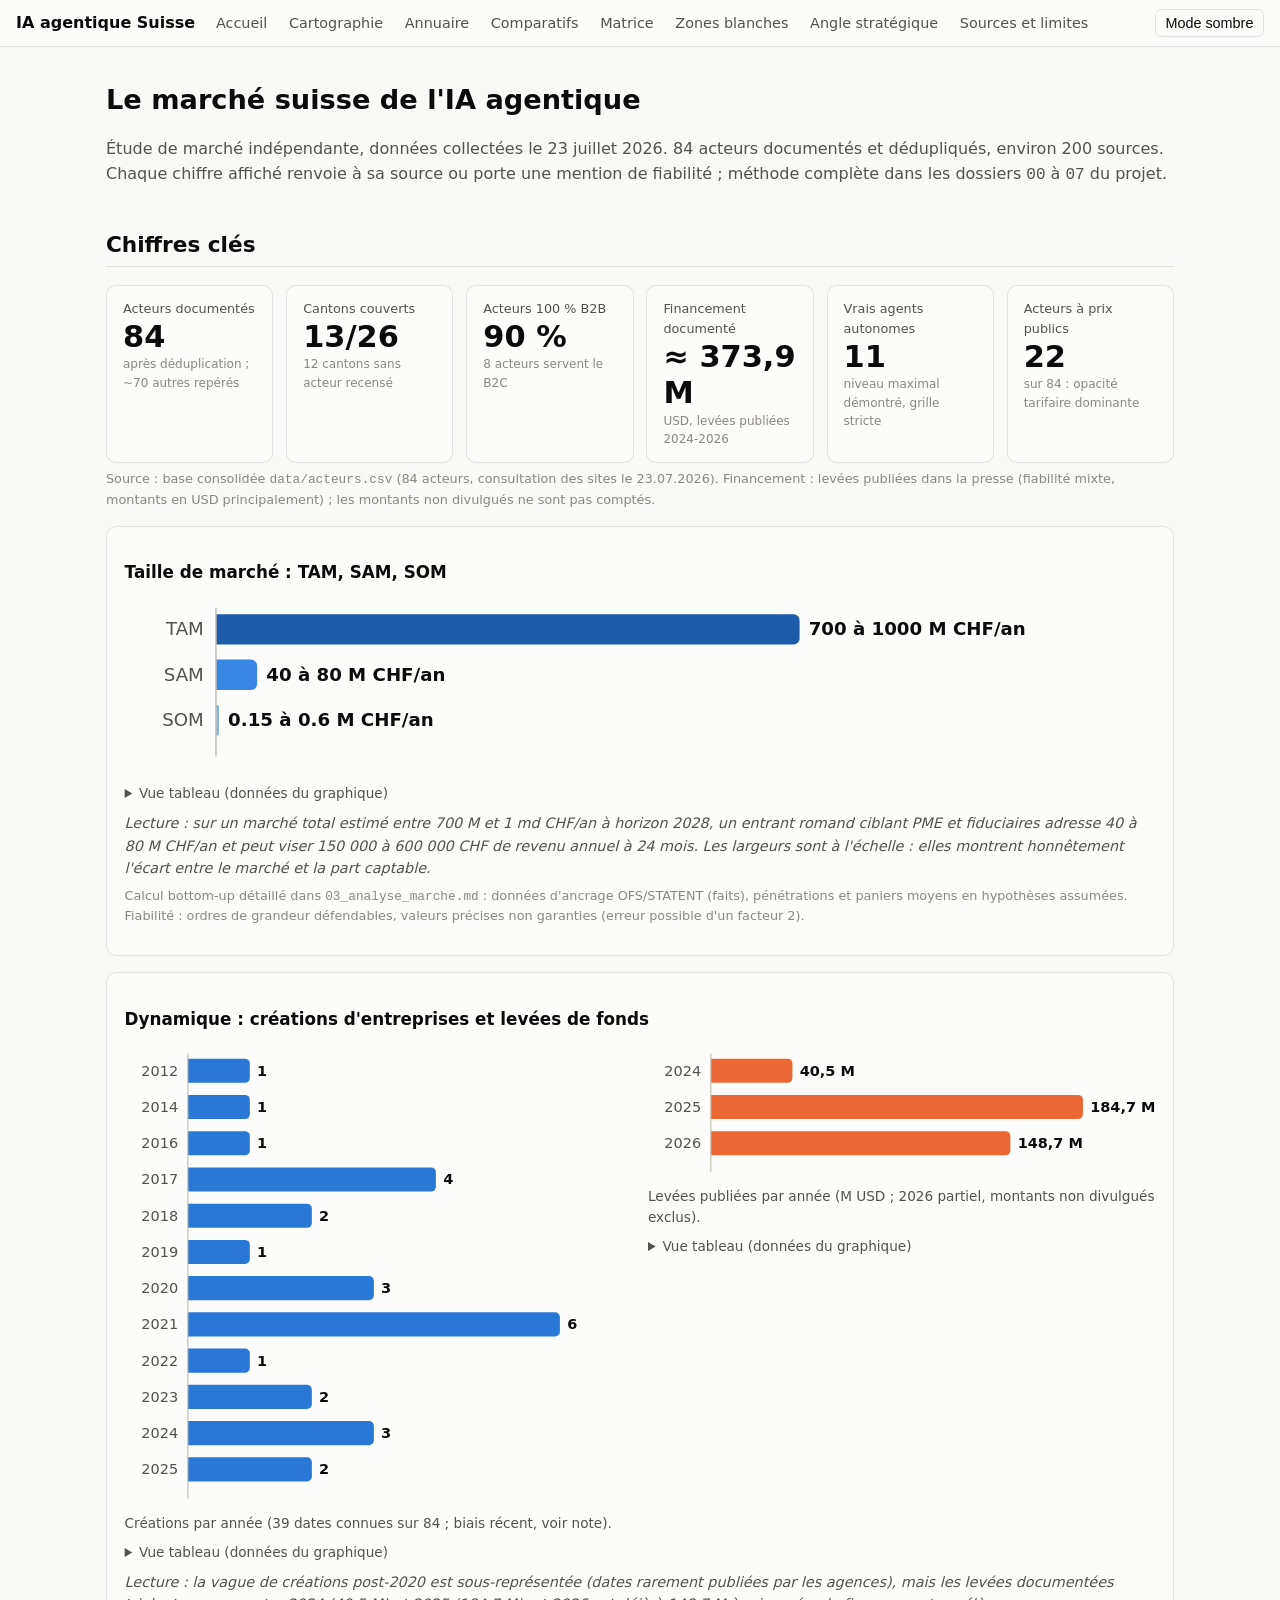
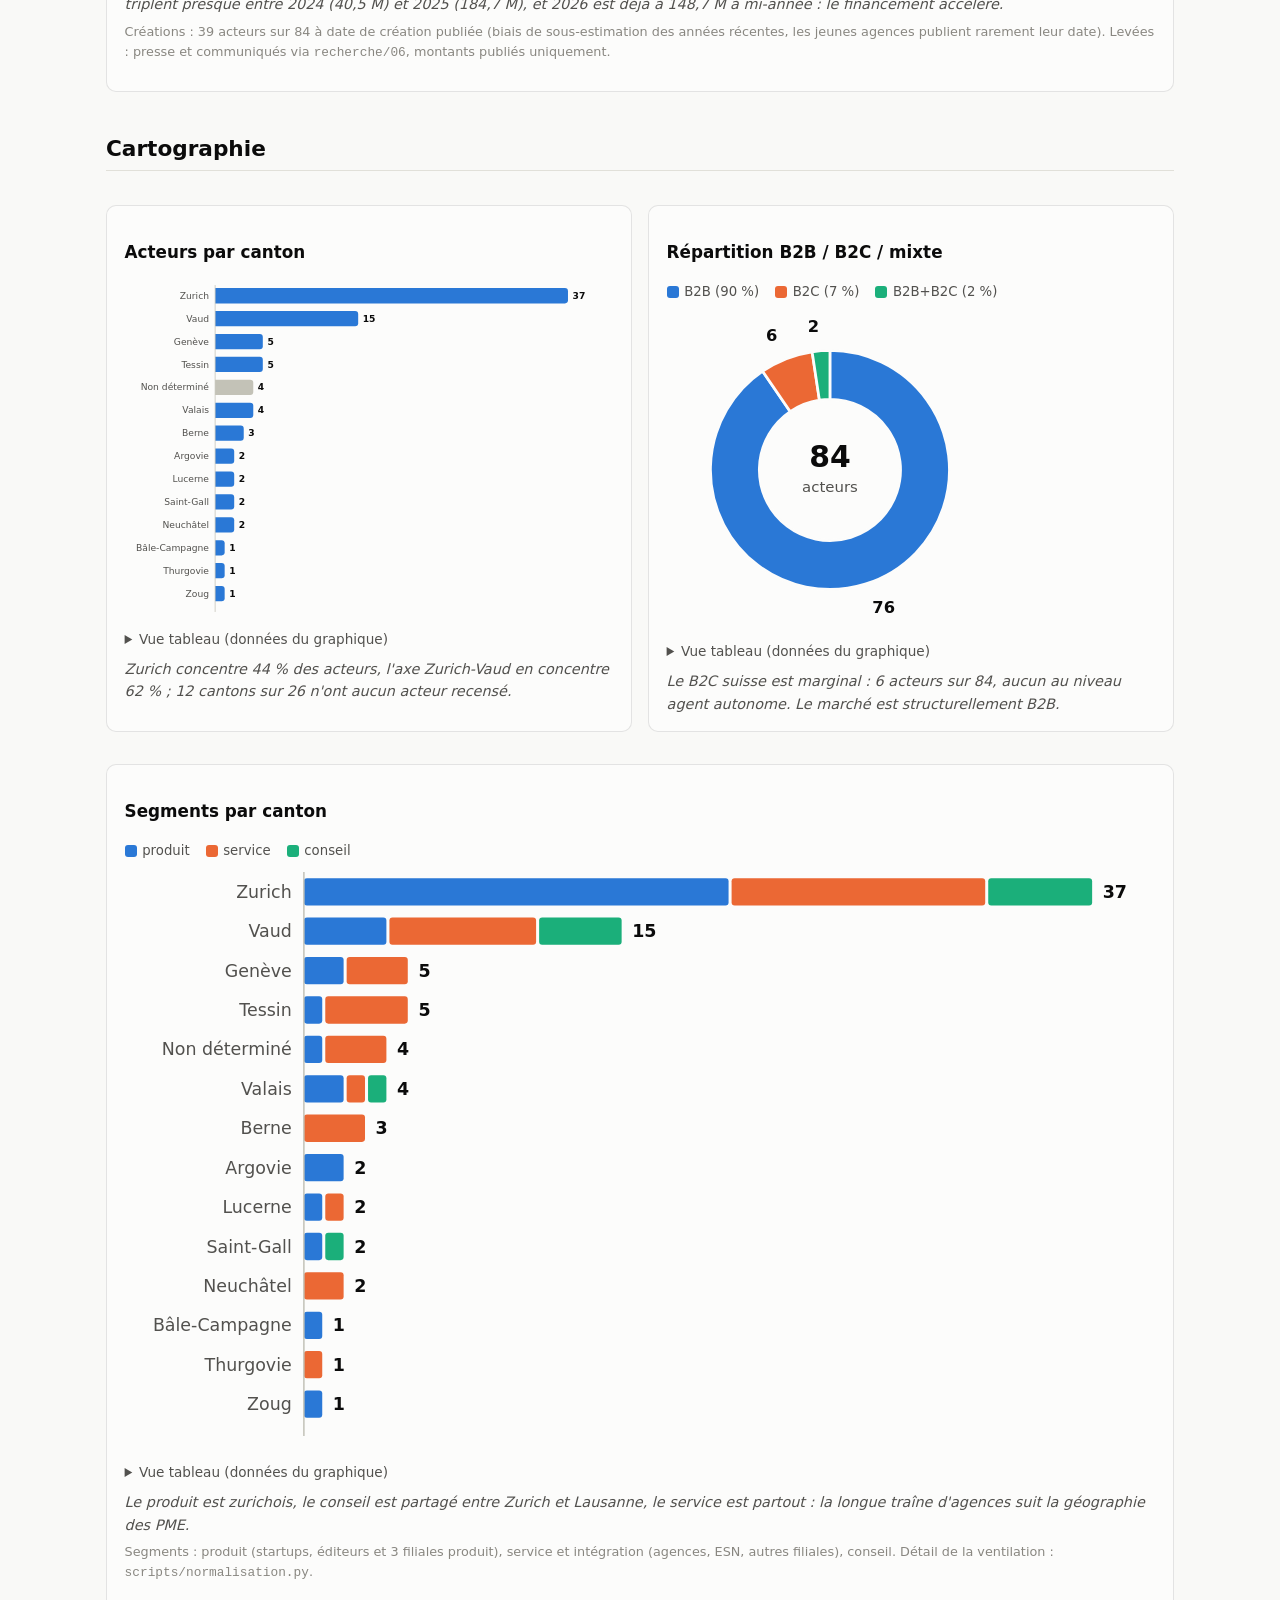
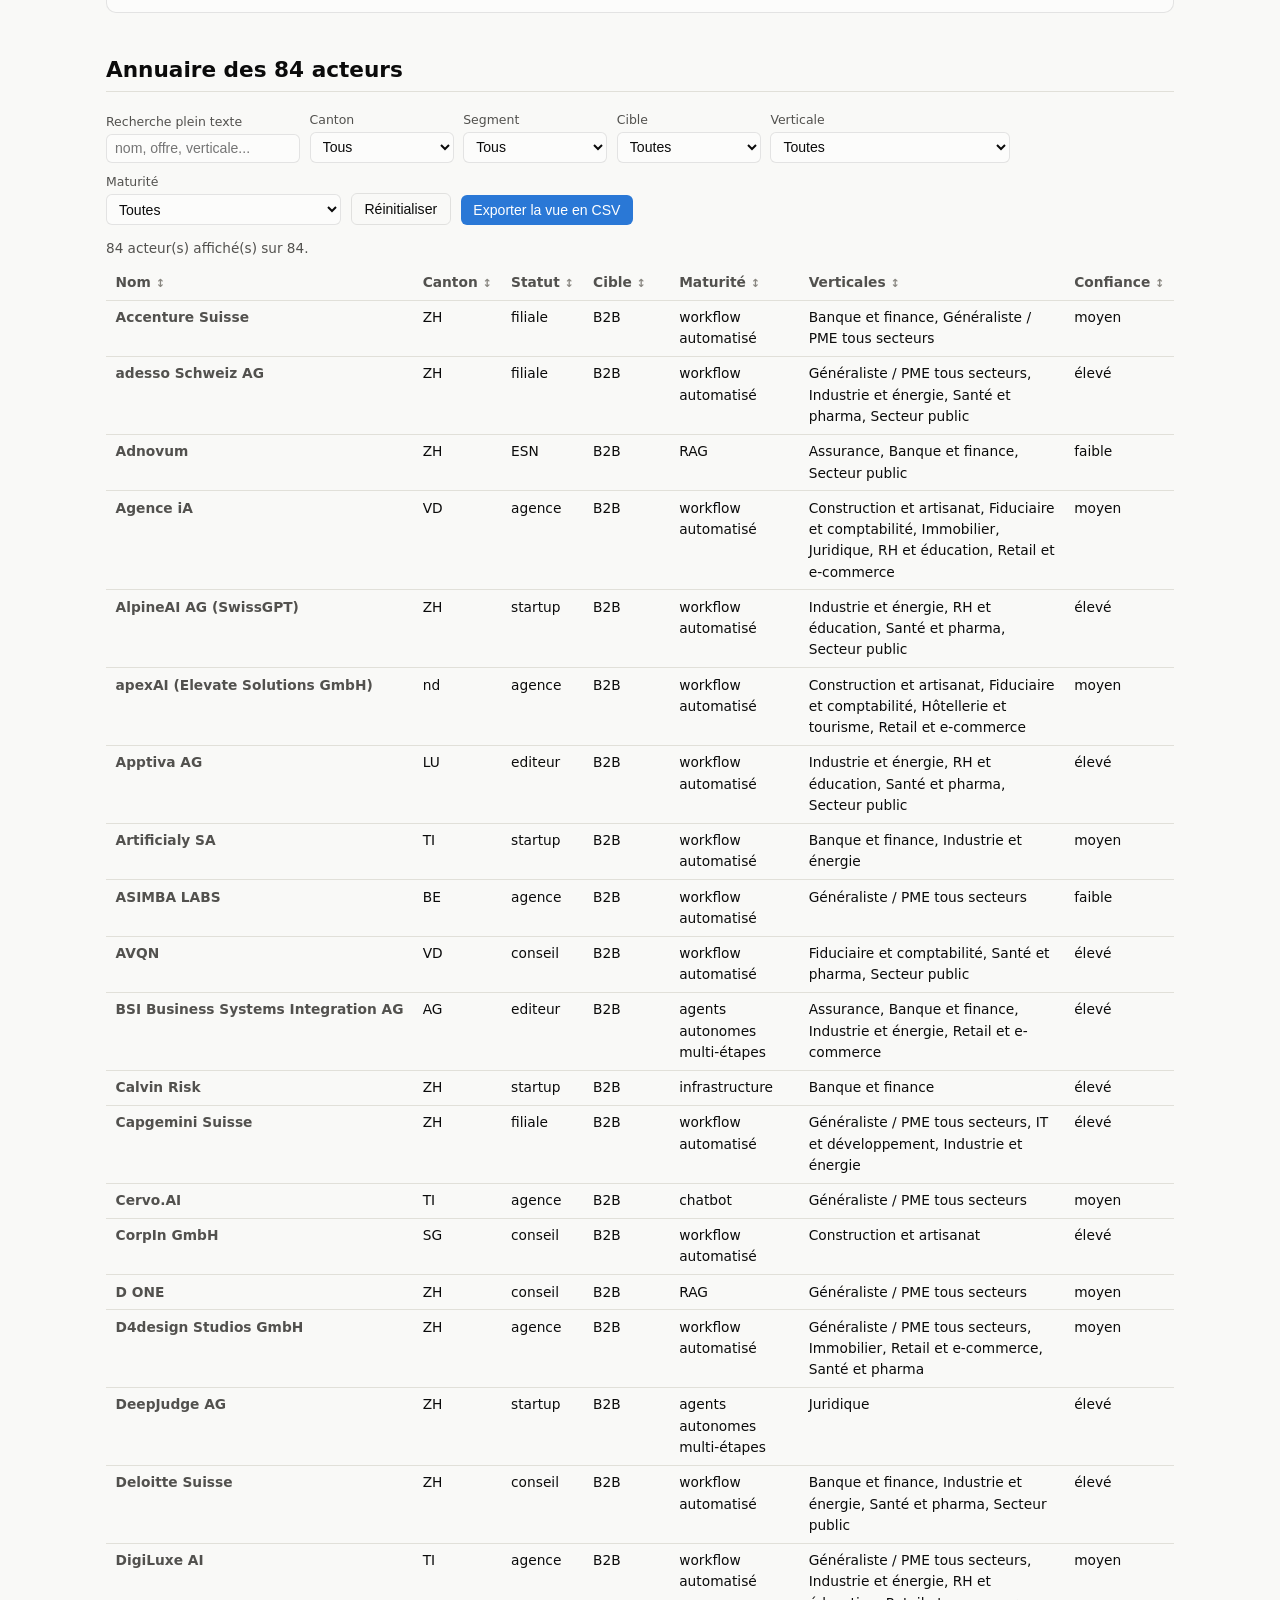
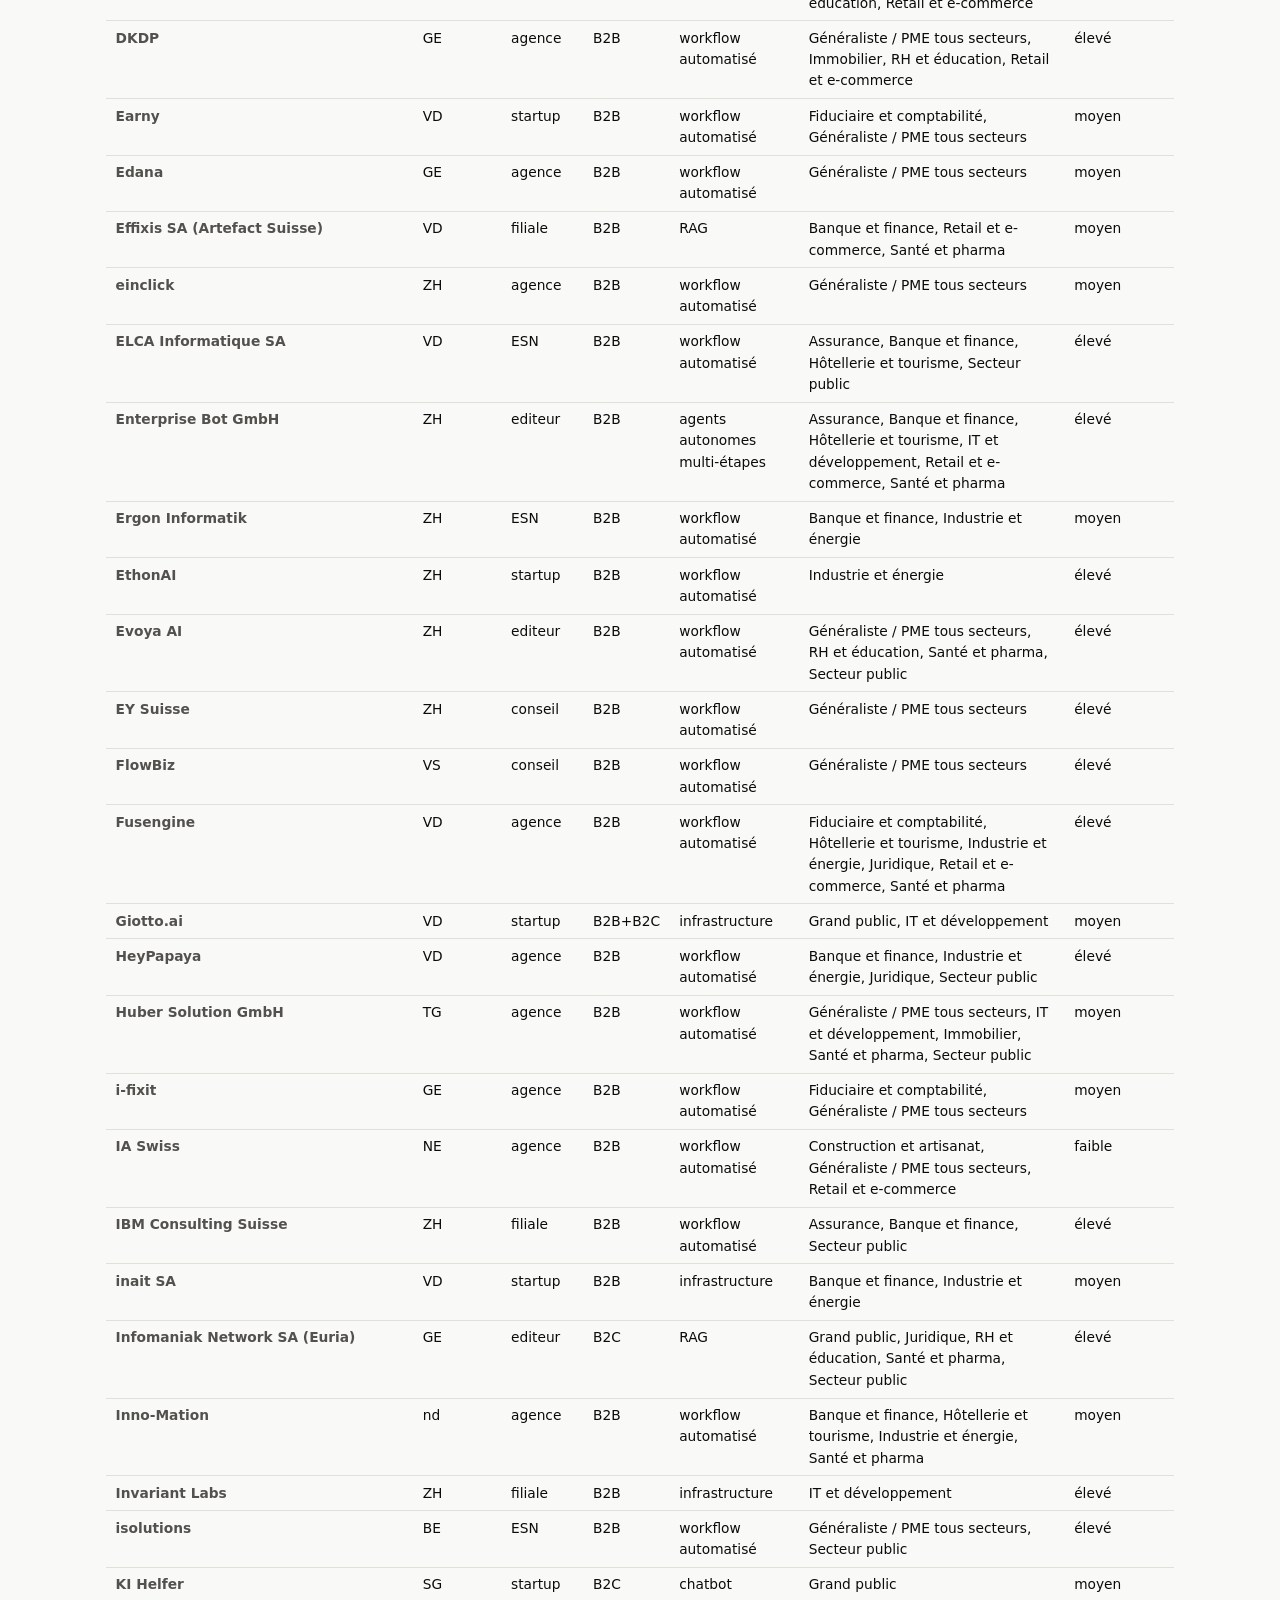
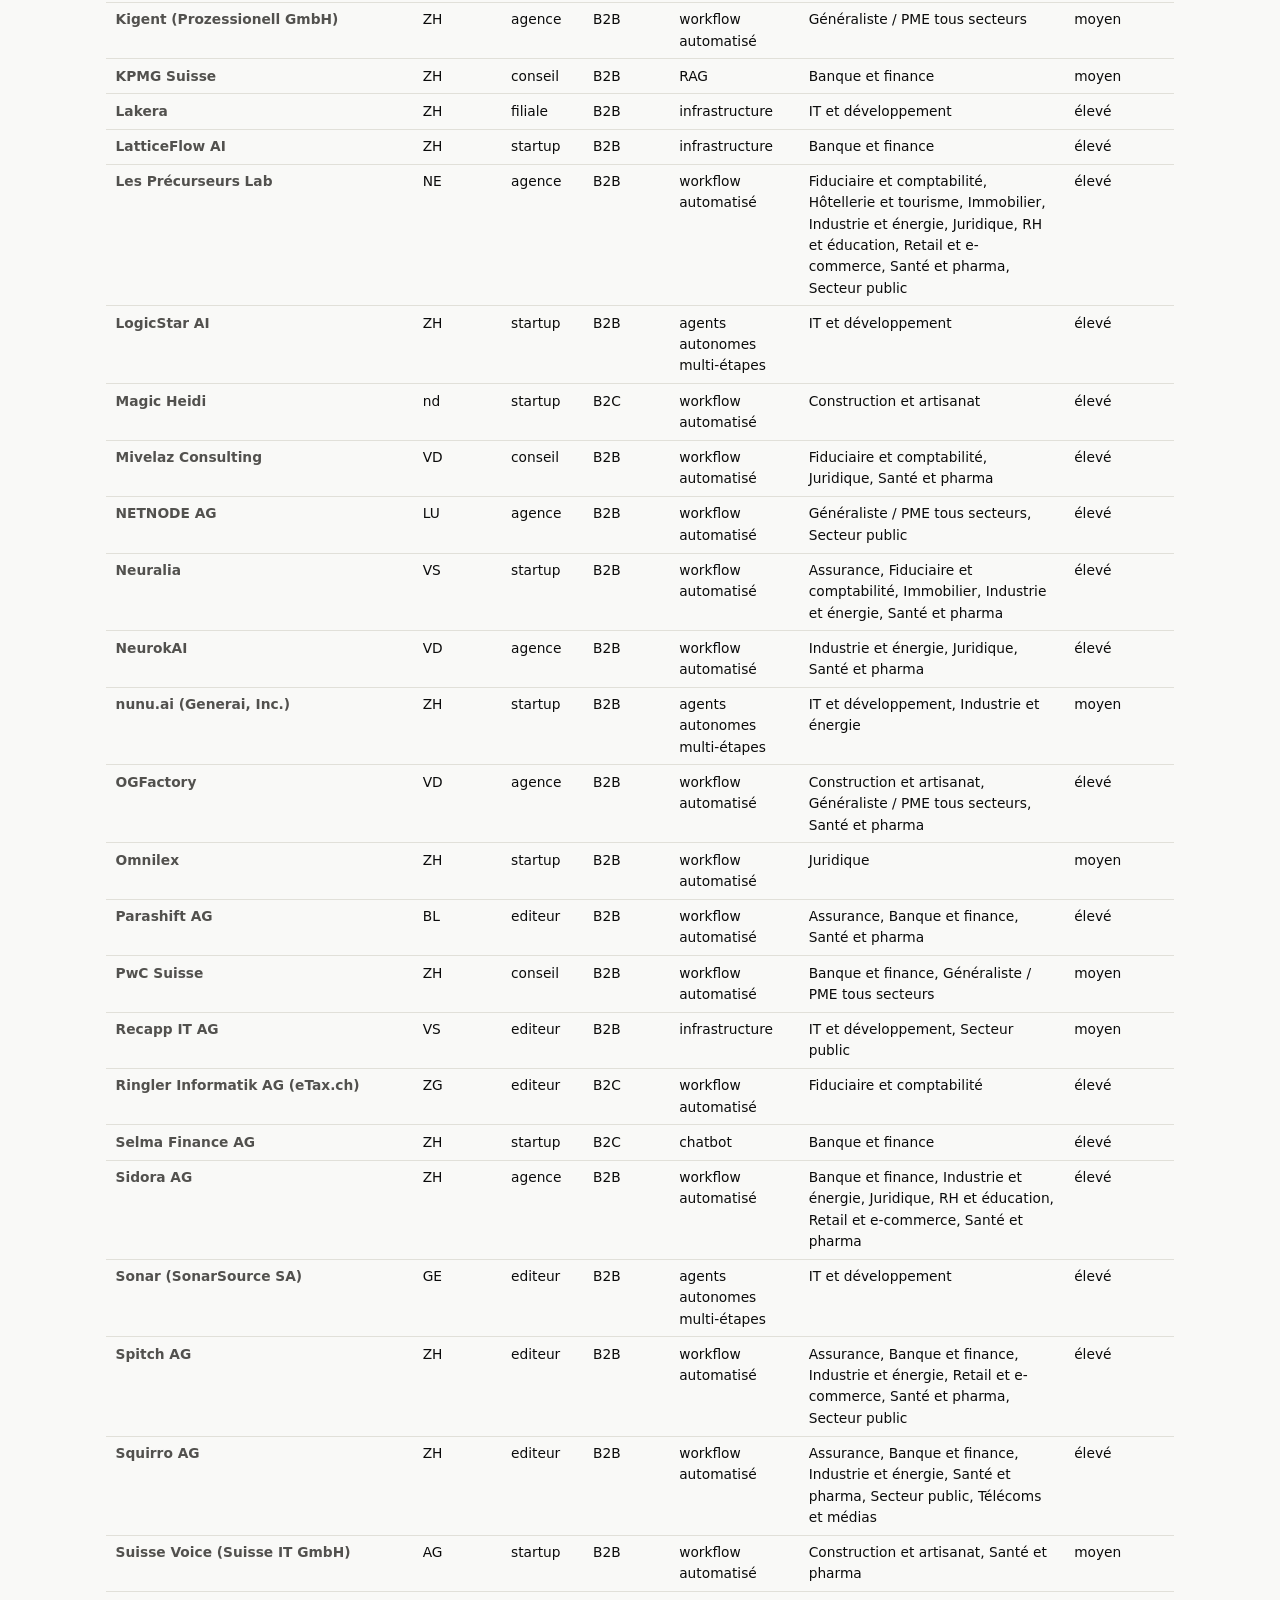
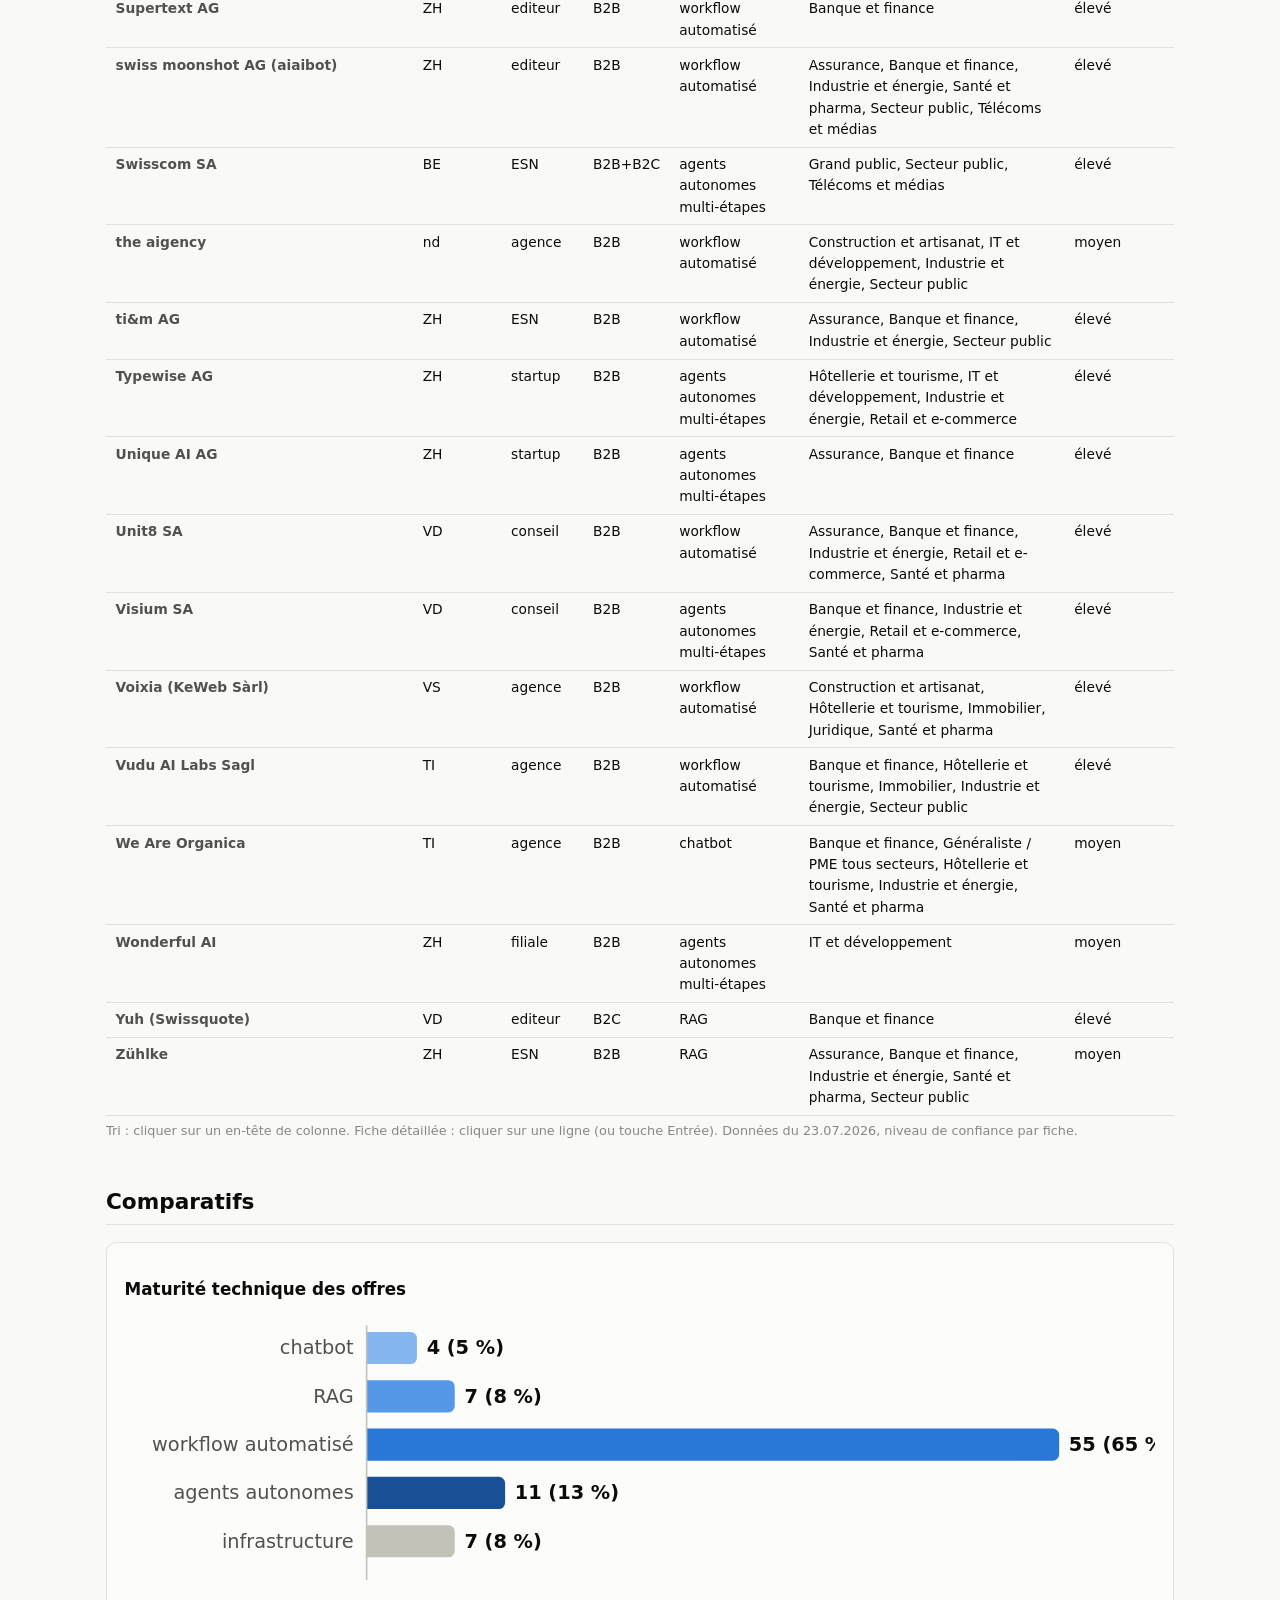
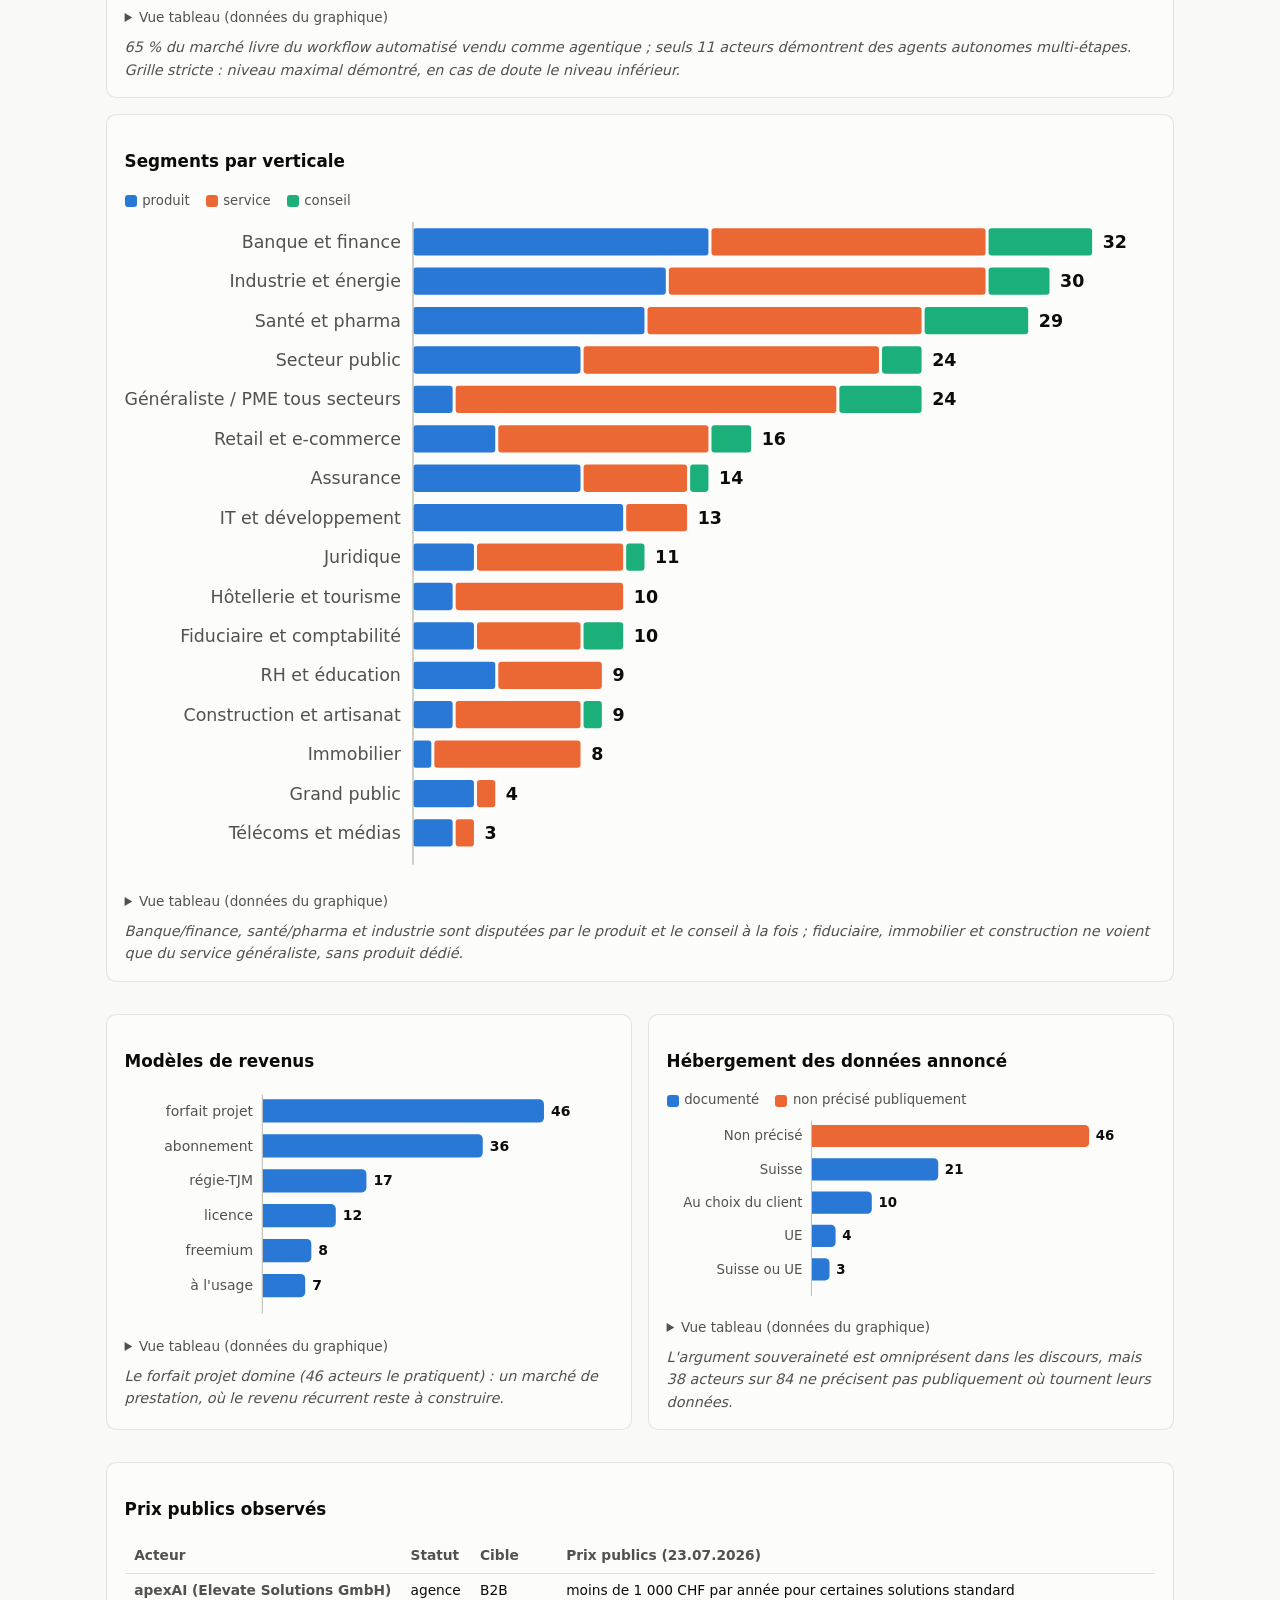
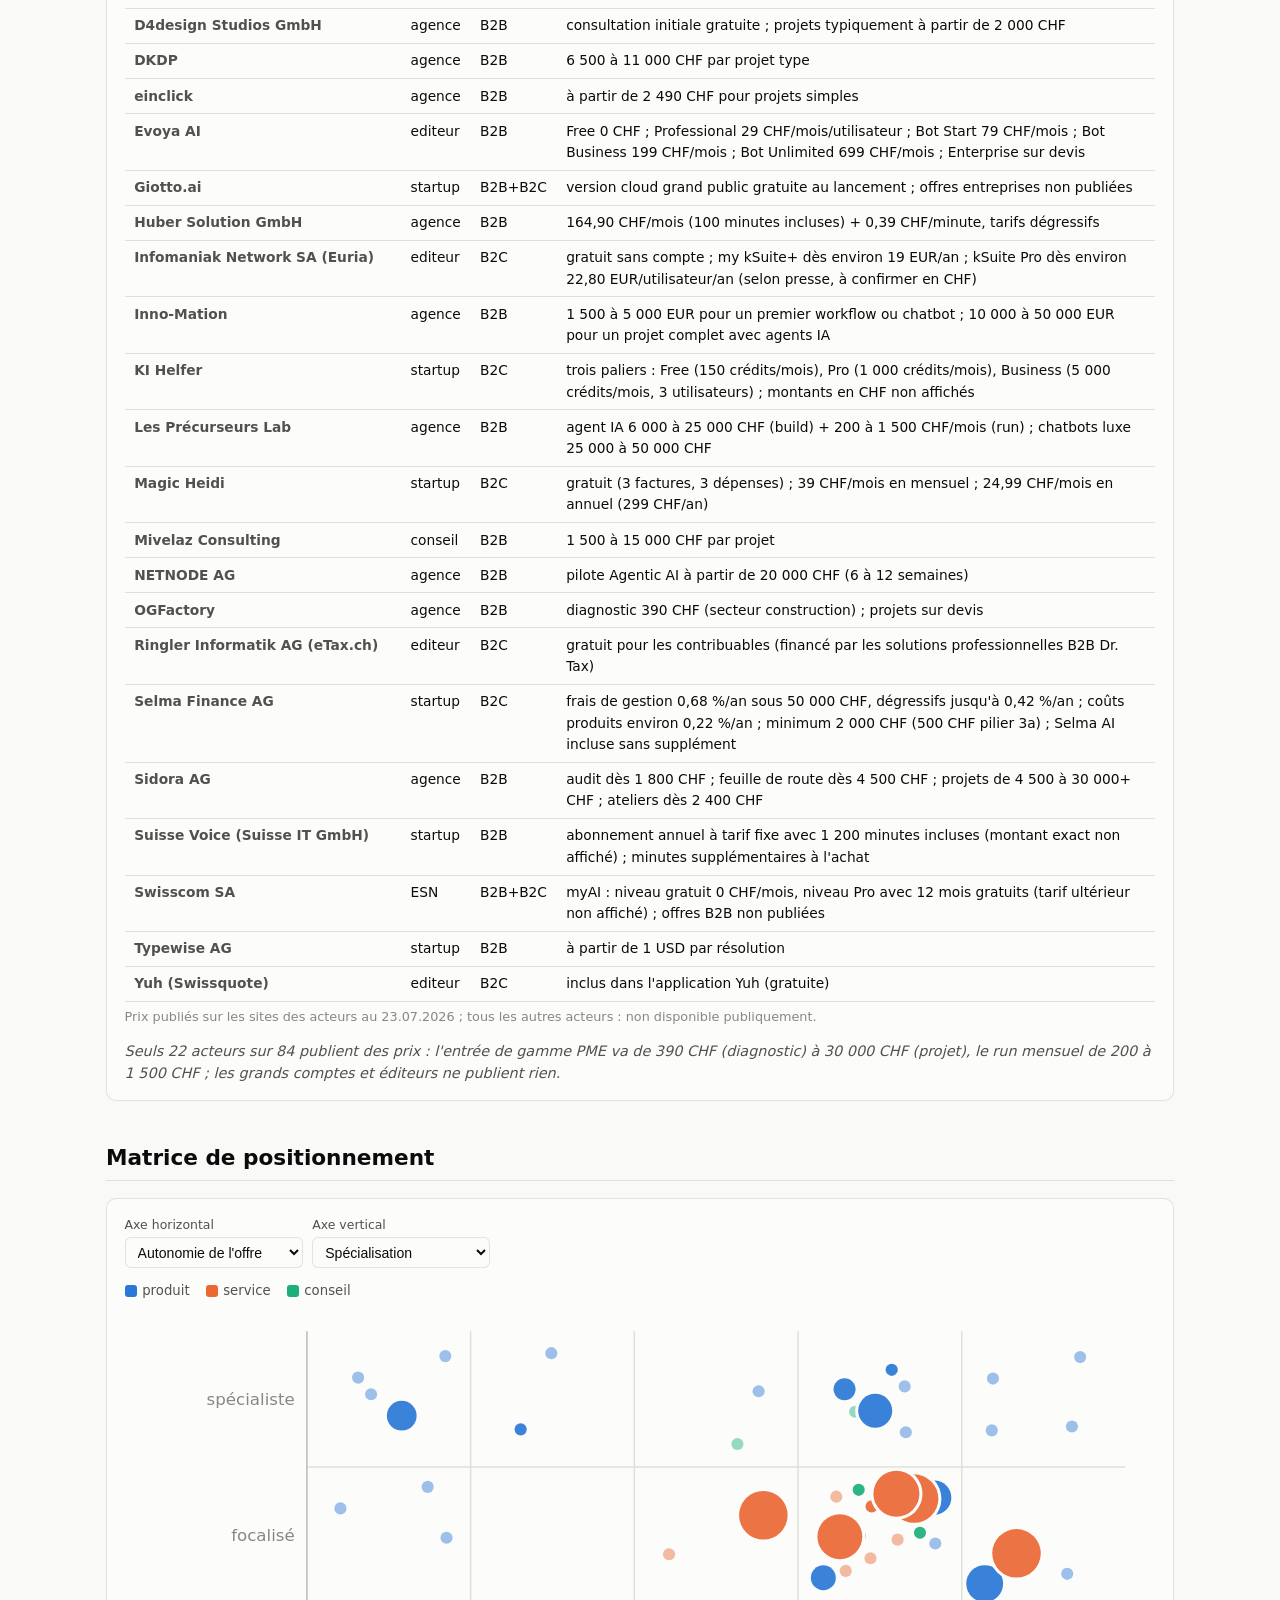
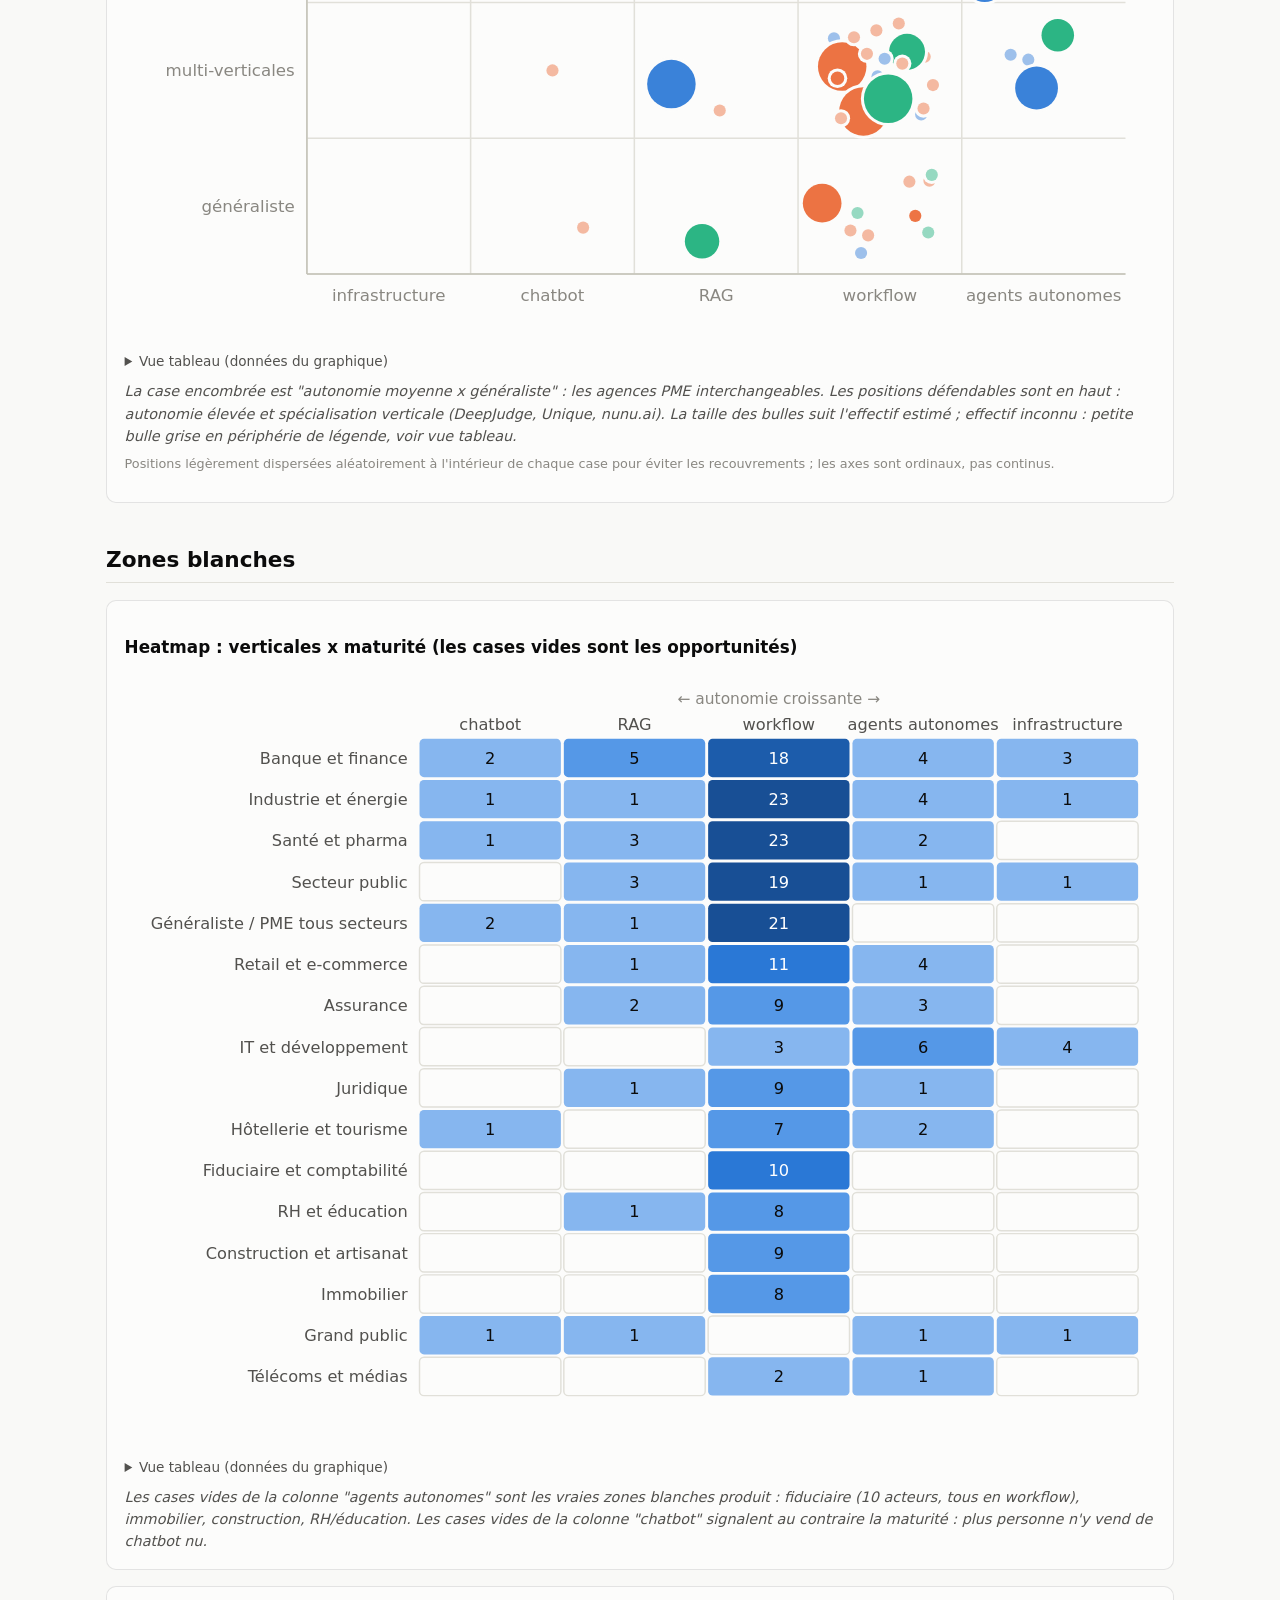
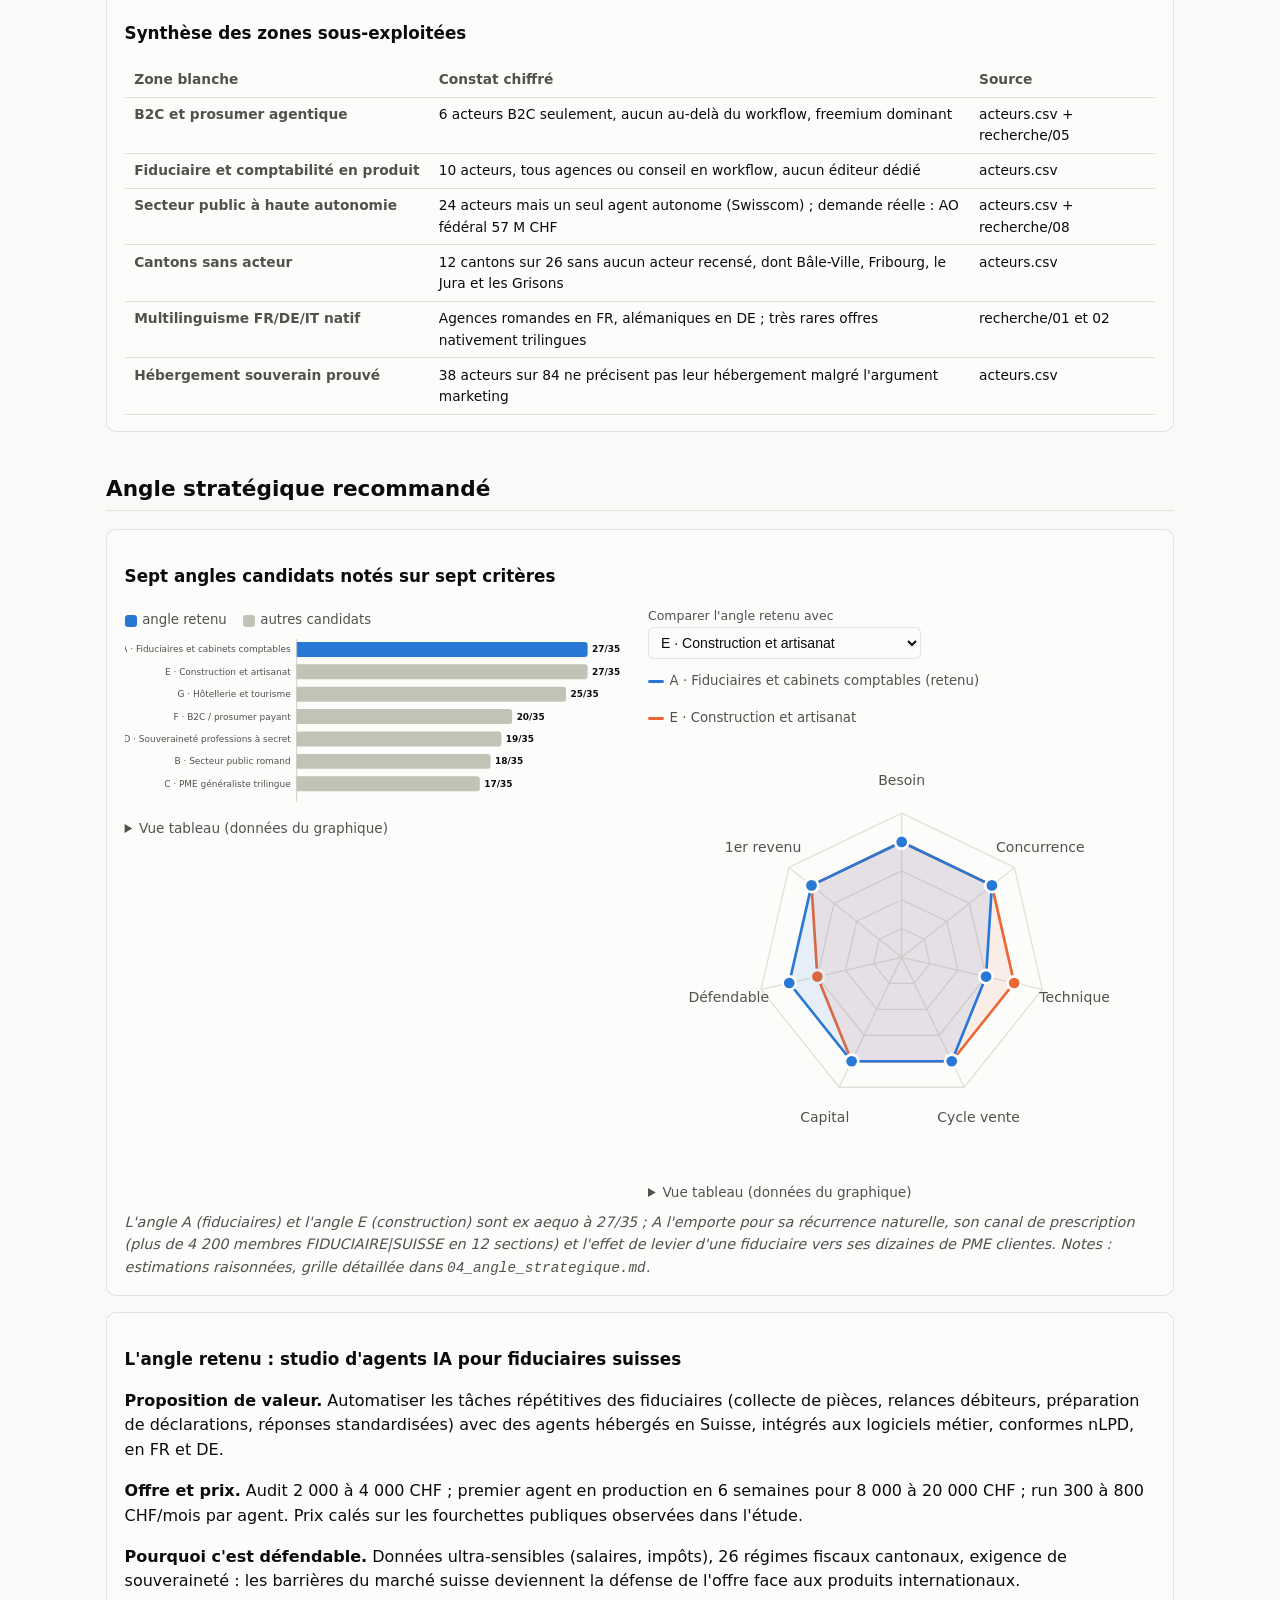
==== index.html @ 62af8481 "Initial commit : étude de marché Projet 431 Co-Authored-By: Claude Opus 4.8 (1M context) <noreply@an" ====
<!DOCTYPE html>
<html lang="fr">
<head>
<meta charset="utf-8">
<meta name="viewport" content="width=device-width, initial-scale=1">
<title>IA agentique en Suisse : étude de marché 2026</title>
<link rel="stylesheet" href="assets/style.css">
</head>
<body>
<nav class="topnav" aria-label="Navigation principale">
  <span class="brand">IA agentique Suisse</span>
  <a href="#accueil">Accueil</a>
  <a href="#cartographie">Cartographie</a>
  <a href="#annuaire">Annuaire</a>
  <a href="#comparatifs">Comparatifs</a>
  <a href="#matrice">Matrice</a>
  <a href="#zones-blanches">Zones blanches</a>
  <a href="#angle">Angle stratégique</a>
  <a href="#sources">Sources et limites</a>
  <button id="theme-toggle" aria-pressed="false">Mode sombre</button>
</nav>

<main>
<h1>Le marché suisse de l'IA agentique</h1>
<p class="lead">Étude de marché indépendante, données collectées le 23 juillet 2026.
84 acteurs documentés et dédupliqués, environ 200 sources. Chaque chiffre affiché renvoie à sa
source ou porte une mention de fiabilité ; méthode complète dans les dossiers
<code>00</code> à <code>07</code> du projet.</p>

<section id="accueil" aria-labelledby="h-accueil">
  <h2 id="h-accueil">Chiffres clés</h2>
  <div class="kpis" id="kpis"></div>
  <p class="source-note">Source : base consolidée <code>data/acteurs.csv</code> (84 acteurs,
  consultation des sites le 23.07.2026). Financement : levées publiées dans la presse
  (fiabilité mixte, montants en USD principalement) ; les montants non divulgués ne sont pas comptés.</p>

  <div class="card">
    <h3>Taille de marché : TAM, SAM, SOM</h3>
    <figure class="chart" id="chart-tam"></figure>
    <p class="lecture" id="lecture-tam"></p>
    <p class="source-note">Calcul bottom-up détaillé dans <code>03_analyse_marche.md</code> :
    données d'ancrage OFS/STATENT (faits), pénétrations et paniers moyens en hypothèses assumées.
    Fiabilité : ordres de grandeur défendables, valeurs précises non garanties (erreur possible d'un facteur 2).</p>
  </div>

  <div class="card">
    <h3>Dynamique : créations d'entreprises et levées de fonds</h3>
    <div class="grid-2">
      <figure class="chart" id="chart-creations"></figure>
      <figure class="chart" id="chart-levees"></figure>
    </div>
    <p class="lecture" id="lecture-dynamique"></p>
    <p class="source-note">Créations : 39 acteurs sur 84 à date de création publiée (biais de
    sous-estimation des années récentes, les jeunes agences publient rarement leur date).
    Levées : presse et communiqués via <code>recherche/06</code>, montants publiés uniquement.</p>
  </div>
</section>

<section id="cartographie" aria-labelledby="h-carto">
  <h2 id="h-carto">Cartographie</h2>
  <div class="grid-2">
    <div class="card">
      <h3>Acteurs par canton</h3>
      <figure class="chart" id="chart-cantons"></figure>
      <p class="lecture">Zurich concentre 44 % des acteurs, l'axe Zurich-Vaud en concentre 62 % ;
      12 cantons sur 26 n'ont aucun acteur recensé.</p>
    </div>
    <div class="card">
      <h3>Répartition B2B / B2C / mixte</h3>
      <figure class="chart" id="chart-cibles"></figure>
      <p class="lecture">Le B2C suisse est marginal : 6 acteurs sur 84, aucun au niveau agent
      autonome. Le marché est structurellement B2B.</p>
    </div>
  </div>
  <div class="card">
    <h3>Segments par canton</h3>
    <figure class="chart" id="chart-canton-segment"></figure>
    <p class="lecture">Le produit est zurichois, le conseil est partagé entre Zurich et Lausanne,
    le service est partout : la longue traîne d'agences suit la géographie des PME.</p>
    <p class="source-note">Segments : produit (startups, éditeurs et 3 filiales produit),
    service et intégration (agences, ESN, autres filiales), conseil. Détail de la ventilation :
    <code>scripts/normalisation.py</code>.</p>
  </div>
</section>

<section id="annuaire" aria-labelledby="h-annuaire">
  <h2 id="h-annuaire">Annuaire des 84 acteurs</h2>
  <div class="filters" role="search" aria-label="Filtres de l'annuaire">
    <label>Recherche plein texte
      <input type="search" id="f-recherche" placeholder="nom, offre, verticale...">
    </label>
    <label>Canton
      <select id="f-canton"><option value="">Tous</option></select>
    </label>
    <label>Segment
      <select id="f-segment"><option value="">Tous</option></select>
    </label>
    <label>Cible
      <select id="f-cible"><option value="">Toutes</option></select>
    </label>
    <label>Verticale
      <select id="f-verticale"><option value="">Toutes</option></select>
    </label>
    <label>Maturité
      <select id="f-maturite"><option value="">Toutes</option></select>
    </label>
    <button class="btn secondary" id="f-reset" type="button">Réinitialiser</button>
    <button class="btn" id="f-export" type="button">Exporter la vue en CSV</button>
  </div>
  <p id="compteur-annuaire" role="status" aria-live="polite"></p>
  <div class="table-wrap">
    <table id="annuaire-table">
      <caption>Tri : cliquer sur un en-tête de colonne. Fiche détaillée : cliquer sur une ligne
      (ou touche Entrée). Données du 23.07.2026, niveau de confiance par fiche.</caption>
      <thead><tr id="annuaire-head"></tr></thead>
      <tbody id="annuaire-body"></tbody>
    </table>
  </div>
  <div id="fiche" hidden></div>
</section>

<section id="comparatifs" aria-labelledby="h-comparatifs">
  <h2 id="h-comparatifs">Comparatifs</h2>
  <div class="card">
    <h3>Maturité technique des offres</h3>
    <figure class="chart" id="chart-maturite"></figure>
    <p class="lecture">65 % du marché livre du workflow automatisé vendu comme agentique ; seuls
    11 acteurs démontrent des agents autonomes multi-étapes. Grille stricte : niveau maximal
    démontré, en cas de doute le niveau inférieur.</p>
  </div>
  <div class="card">
    <h3>Segments par verticale</h3>
    <figure class="chart" id="chart-verticale-segment"></figure>
    <p class="lecture">Banque/finance, santé/pharma et industrie sont disputées par le produit et
    le conseil à la fois ; fiduciaire, immobilier et construction ne voient que du service
    généraliste, sans produit dédié.</p>
  </div>
  <div class="grid-2">
    <div class="card">
      <h3>Modèles de revenus</h3>
      <figure class="chart" id="chart-revenus"></figure>
      <p class="lecture">Le forfait projet domine (46 acteurs le pratiquent) : un marché de
      prestation, où le revenu récurrent reste à construire.</p>
    </div>
    <div class="card">
      <h3>Hébergement des données annoncé</h3>
      <figure class="chart" id="chart-hebergement"></figure>
      <p class="lecture">L'argument souveraineté est omniprésent dans les discours, mais 38 acteurs
      sur 84 ne précisent pas publiquement où tournent leurs données.</p>
    </div>
  </div>
  <div class="card">
    <h3>Prix publics observés</h3>
    <div class="table-wrap" id="table-prix"></div>
    <p class="lecture">Seuls 22 acteurs sur 84 publient des prix : l'entrée de gamme PME va de
    390 CHF (diagnostic) à 30 000 CHF (projet), le run mensuel de 200 à 1 500 CHF ; les grands
    comptes et éditeurs ne publient rien.</p>
  </div>
</section>

<section id="matrice" aria-labelledby="h-matrice">
  <h2 id="h-matrice">Matrice de positionnement</h2>
  <div class="card">
    <div class="filters" aria-label="Axes de la matrice">
      <label>Axe horizontal
        <select id="m-axe-x"></select>
      </label>
      <label>Axe vertical
        <select id="m-axe-y"></select>
      </label>
    </div>
    <figure class="chart" id="chart-matrice"></figure>
    <p class="lecture">La case encombrée est "autonomie moyenne x généraliste" : les agences PME
    interchangeables. Les positions défendables sont en haut : autonomie élevée et spécialisation
    verticale (DeepJudge, Unique, nunu.ai). La taille des bulles suit l'effectif estimé ; effectif
    inconnu : petite bulle grise en périphérie de légende, voir vue tableau.</p>
    <p class="source-note">Positions légèrement dispersées aléatoirement à l'intérieur de chaque
    case pour éviter les recouvrements ; les axes sont ordinaux, pas continus.</p>
  </div>
</section>

<section id="zones-blanches" aria-labelledby="h-zones">
  <h2 id="h-zones">Zones blanches</h2>
  <div class="card">
    <h3>Heatmap : verticales x maturité (les cases vides sont les opportunités)</h3>
    <figure class="chart" id="chart-heatmap"></figure>
    <p class="lecture">Les cases vides de la colonne "agents autonomes" sont les vraies zones
    blanches produit : fiduciaire (10 acteurs, tous en workflow), immobilier, construction,
    RH/éducation. Les cases vides de la colonne "chatbot" signalent au contraire la maturité :
    plus personne n'y vend de chatbot nu.</p>
  </div>
  <div class="card">
    <h3>Synthèse des zones sous-exploitées</h3>
    <div class="table-wrap" id="table-zones"></div>
  </div>
</section>

<section id="angle" aria-labelledby="h-angle">
  <h2 id="h-angle">Angle stratégique recommandé</h2>
  <div class="card">
    <h3>Sept angles candidats notés sur sept critères</h3>
    <div class="grid-2">
      <figure class="chart" id="chart-angles-scores"></figure>
      <div>
        <div class="filters" aria-label="Comparaison radar">
          <label>Comparer l'angle retenu avec
            <select id="a-compare"></select>
          </label>
        </div>
        <figure class="chart" id="chart-angles-radar"></figure>
      </div>
    </div>
    <p class="lecture">L'angle A (fiduciaires) et l'angle E (construction) sont ex aequo à 27/35 ;
    A l'emporte pour sa récurrence naturelle, son canal de prescription (plus de 4 200 membres
    FIDUCIAIRE|SUISSE en 12 sections) et l'effet de levier d'une fiduciaire vers ses dizaines de
    PME clientes. Notes : estimations raisonnées, grille détaillée dans
    <code>04_angle_strategique.md</code>.</p>
  </div>
  <div class="card">
    <h3>L'angle retenu : studio d'agents IA pour fiduciaires suisses</h3>
    <p><strong>Proposition de valeur.</strong> Automatiser les tâches répétitives des fiduciaires
    (collecte de pièces, relances débiteurs, préparation de déclarations, réponses standardisées)
    avec des agents hébergés en Suisse, intégrés aux logiciels métier, conformes nLPD, en FR et DE.</p>
    <p><strong>Offre et prix.</strong> Audit 2 000 à 4 000 CHF ; premier agent en production en
    6 semaines pour 8 000 à 20 000 CHF ; run 300 à 800 CHF/mois par agent. Prix calés sur les
    fourchettes publiques observées dans l'étude.</p>
    <p><strong>Pourquoi c'est défendable.</strong> Données ultra-sensibles (salaires, impôts),
    26 régimes fiscaux cantonaux, exigence de souveraineté : les barrières du marché suisse
    deviennent la défense de l'offre face aux produits internationaux.</p>
    <p><strong>Avant d'engager des moyens.</strong> Test de validation en 30 jours pour moins de
    2 000 CHF : 30 sollicitations, 8 entretiens, vérification des API des logiciels dominants,
    une maquette, objectif un pilote signé. Conditions d'invalidation explicites (budget absent,
    besoin déjà couvert par les plateformes comptables, API inaccessibles) et plan B documenté
    (angle E, construction) dans <code>04_angle_strategique.md</code>.</p>
  </div>
</section>

<section id="sources" aria-labelledby="h-sources">
  <h2 id="h-sources">Sources et limites</h2>
  <div class="card">
    <h3>Limites méthodologiques essentielles</h3>
    <ul class="note">
      <li>Sources exclusivement publiques et en ligne, aucun entretien : les prix réels signés et
      la satisfaction client sont déduits, pas observés.</li>
      <li>Données déclaratives des sites web ; grille d'agenticité stricte appliquée (doute =
      niveau inférieur) pour compenser le biais marketing.</li>
      <li>Champs lacunaires : année de création inconnue pour 45 acteurs, prix publics pour 22
      seulement, hébergement non précisé pour 38.</li>
      <li>Recensement non exhaustif : environ 70 acteurs supplémentaires repérés mais non
      documentés (<code>data/acteurs_annexe.md</code>).</li>
      <li>Péremption : 6 à 12 mois pour les données concurrentielles, moins pour le réglementaire
      (AI Act art. 50 applicable dès août 2026, avant-projet suisse attendu fin 2026).</li>
      <li>Détail complet dans <code>07_limites.md</code>.</li>
    </ul>
  </div>
  <div class="card">
    <h3>Bibliographie</h3>
    <div class="filters">
      <label>Filtrer les sources
        <input type="search" id="s-recherche" placeholder="titre, usage...">
      </label>
    </div>
    <div class="table-wrap" id="table-sources"></div>
  </div>
</section>

<footer>
  Étude réalisée le 23 juillet 2026. Base : <code>data/acteurs.csv</code> (schéma contractuel de
  20 colonnes). Site statique sans dépendance externe ni appel réseau ; graphiques SVG générés
  par <code>assets/app.js</code>. Régénération des données : <code>python3 scripts/gen_site_data.py</code>.
</footer>
</main>

<div id="tooltip" role="status" aria-hidden="true"></div>
<script src="assets/data.js"></script>
<script src="assets/app.js"></script>
</body>
</html>
---- assets/style.css ----
/* Étude de marché IA agentique Suisse : styles du mini-site.
   Palette et spécifications : méthode dataviz, palette de référence validée
   (validate_palette.js, modes light et dark). Typographie système uniquement. */

:root {
  color-scheme: light;
  --surface-1: #fcfcfb;      /* surface des cartes et graphiques */
  --page: #f9f9f7;
  --text-primary: #0b0b0b;
  --text-secondary: #52514e;
  --muted: #898781;
  --grid: #e1e0d9;
  --baseline: #c3c2b7;
  --border: rgba(11, 11, 11, 0.10);
  --series-1: #2a78d6;       /* bleu : slot catégoriel 1 */
  --series-2: #eb6834;       /* orange : slot 2 */
  --series-3: #1baf7a;       /* aqua : slot 3 */
  --de-emphasis: #c3c2b7;    /* gris de mise en retrait */
  --seq-250: #86b6ef; --seq-300: #6da7ec; --seq-350: #5598e7;
  --seq-400: #3987e5; --seq-450: #2a78d6; --seq-500: #256abf;
  --seq-550: #1c5cab; --seq-600: #184f95;
  --focus: #2a78d6;
}
@media (prefers-color-scheme: dark) {
  :root:where(:not([data-theme="light"])) {
    color-scheme: dark;
    --surface-1: #1a1a19;
    --page: #0d0d0d;
    --text-primary: #ffffff;
    --text-secondary: #c3c2b7;
    --muted: #898781;
    --grid: #2c2c2a;
    --baseline: #383835;
    --border: rgba(255, 255, 255, 0.10);
    --series-1: #3987e5;
    --series-2: #d95926;
    --series-3: #199e70;
    --de-emphasis: #52514e;
    --focus: #3987e5;
  }
}
:root[data-theme="dark"] {
  color-scheme: dark;
  --surface-1: #1a1a19;
  --page: #0d0d0d;
  --text-primary: #ffffff;
  --text-secondary: #c3c2b7;
  --muted: #898781;
  --grid: #2c2c2a;
  --baseline: #383835;
  --border: rgba(255, 255, 255, 0.10);
  --series-1: #3987e5;
  --series-2: #d95926;
  --series-3: #199e70;
  --de-emphasis: #52514e;
  --focus: #3987e5;
}

* { box-sizing: border-box; }
html { scroll-behavior: smooth; scroll-padding-top: 4.2rem; }
body {
  margin: 0;
  font-family: system-ui, -apple-system, "Segoe UI", sans-serif;
  background: var(--page);
  color: var(--text-primary);
  line-height: 1.55;
  font-size: 16px;
}
a { color: var(--series-1); }
a:focus-visible, button:focus-visible, input:focus-visible, select:focus-visible,
tr:focus-visible, summary:focus-visible {
  outline: 2px solid var(--focus);
  outline-offset: 2px;
}

/* Navigation */
nav.topnav {
  position: sticky; top: 0; z-index: 50;
  display: flex; align-items: center; gap: 0.25rem; flex-wrap: wrap;
  background: var(--surface-1);
  border-bottom: 1px solid var(--border);
  padding: 0.45rem 1rem;
}
nav.topnav a {
  color: var(--text-secondary); text-decoration: none;
  padding: 0.3rem 0.55rem; border-radius: 6px; font-size: 0.9rem;
}
nav.topnav a:hover { background: var(--grid); color: var(--text-primary); }
nav.topnav .brand { font-weight: 600; color: var(--text-primary); margin-right: 0.5rem; }
#theme-toggle {
  margin-left: auto;
  background: none; border: 1px solid var(--border); border-radius: 6px;
  color: var(--text-primary); padding: 0.3rem 0.6rem; cursor: pointer; font-size: 0.9rem;
}

main { max-width: 1100px; margin: 0 auto; padding: 1rem; }
section { margin: 2.5rem 0; }
h1 { font-size: 1.7rem; margin: 1rem 0 0.2rem; }
h2 { font-size: 1.35rem; border-bottom: 1px solid var(--grid); padding-bottom: 0.3rem; margin-top: 0; }
h3 { font-size: 1.05rem; }
.lead, .note { color: var(--text-secondary); }
.note { font-size: 0.85rem; }
.source-note { font-size: 0.8rem; color: var(--muted); margin-top: 0.4rem; }
.lecture { font-size: 0.9rem; color: var(--text-secondary); margin: 0.5rem 0 0; font-style: italic; }

.card {
  background: var(--surface-1);
  border: 1px solid var(--border);
  border-radius: 10px;
  padding: 1rem 1.1rem;
  margin: 1rem 0;
}
.grid-2 { display: grid; grid-template-columns: 1fr 1fr; gap: 1rem; }
@media (max-width: 800px) { .grid-2 { grid-template-columns: 1fr; } }

/* Tuiles de chiffres clés */
.kpis { display: grid; grid-template-columns: repeat(auto-fit, minmax(150px, 1fr)); gap: 0.8rem; }
.kpi {
  background: var(--surface-1); border: 1px solid var(--border);
  border-radius: 10px; padding: 0.8rem 1rem;
}
.kpi .label { font-size: 0.8rem; color: var(--text-secondary); }
.kpi .value { font-size: 1.9rem; font-weight: 600; line-height: 1.2; }
.kpi .detail { font-size: 0.75rem; color: var(--muted); }

/* Graphiques SVG */
figure.chart { margin: 0; }
figure.chart svg { display: block; width: 100%; height: auto; }
figure.chart .plot-wrap { overflow-x: auto; }
.legend { display: flex; gap: 1rem; flex-wrap: wrap; font-size: 0.83rem; color: var(--text-secondary); margin: 0.3rem 0; }
.legend .key { display: inline-flex; align-items: center; gap: 0.35rem; }
.legend .swatch { width: 12px; height: 12px; border-radius: 3px; display: inline-block; }
.legend .linekey { width: 16px; height: 3px; border-radius: 2px; display: inline-block; }

/* Infobulle */
#tooltip {
  position: fixed; z-index: 100; pointer-events: none;
  background: var(--surface-1); border: 1px solid var(--border); border-radius: 8px;
  padding: 0.45rem 0.65rem; font-size: 0.82rem;
  box-shadow: 0 4px 14px rgba(0, 0, 0, 0.18);
  max-width: 300px; display: none;
}
#tooltip .t-title { color: var(--text-secondary); margin-bottom: 0.15rem; }
#tooltip .t-row { display: flex; align-items: center; gap: 0.4rem; }
#tooltip .t-val { font-weight: 600; }
#tooltip .t-key { width: 12px; height: 3px; border-radius: 2px; display: inline-block; }

/* Tableaux */
.table-wrap { overflow-x: auto; }
table { border-collapse: collapse; width: 100%; font-size: 0.86rem; }
th, td { text-align: left; padding: 0.4rem 0.6rem; border-bottom: 1px solid var(--grid); vertical-align: top; }
th { color: var(--text-secondary); font-weight: 600; white-space: nowrap; }
td.num, th.num { text-align: right; font-variant-numeric: tabular-nums; }
tbody tr:hover { background: var(--grid); }
caption { text-align: left; color: var(--muted); font-size: 0.8rem; padding: 0.3rem 0; caption-side: bottom; }

details.tableview { margin-top: 0.5rem; }
details.tableview summary { cursor: pointer; color: var(--text-secondary); font-size: 0.85rem; }

/* Annuaire */
.filters {
  display: flex; gap: 0.6rem; flex-wrap: wrap; align-items: end;
  margin-bottom: 0.8rem;
}
.filters label { display: flex; flex-direction: column; font-size: 0.78rem; color: var(--text-secondary); gap: 0.15rem; }
.filters select, .filters input {
  background: var(--surface-1); color: var(--text-primary);
  border: 1px solid var(--border); border-radius: 6px; padding: 0.35rem 0.5rem; font-size: 0.88rem;
  min-width: 9rem;
}
.filters button, .btn {
  background: var(--series-1); color: #fff; border: none; border-radius: 6px;
  padding: 0.45rem 0.8rem; font-size: 0.88rem; cursor: pointer;
}
.btn.secondary { background: none; color: var(--text-primary); border: 1px solid var(--border); }
#annuaire-table th { cursor: pointer; user-select: none; }
#annuaire-table th .arrow { color: var(--muted); font-size: 0.7rem; }
#annuaire-table tbody tr { cursor: pointer; }
#compteur-annuaire { font-size: 0.85rem; color: var(--text-secondary); margin: 0.4rem 0; }

/* Fiche détaillée */
#fiche {
  border: 1px solid var(--border); border-radius: 10px; padding: 1rem;
  background: var(--surface-1); margin-top: 0.8rem;
}
#fiche dl { display: grid; grid-template-columns: minmax(140px, max-content) 1fr; gap: 0.25rem 1rem; margin: 0.5rem 0; }
#fiche dt { color: var(--text-secondary); font-size: 0.83rem; }
#fiche dd { margin: 0; font-size: 0.9rem; }
#fiche .close { float: right; }

.badge {
  display: inline-block; padding: 0.05rem 0.5rem; border-radius: 99px;
  font-size: 0.75rem; border: 1px solid var(--border); color: var(--text-secondary);
}
.badge.conf-élevé { border-color: var(--series-3); }
.badge.conf-faible { border-color: var(--series-2); }

/* Heatmap : cellules VIDE */
.cell-vide { fill: var(--surface-1); stroke: var(--grid); stroke-dasharray: none; }

footer { color: var(--muted); font-size: 0.8rem; padding: 2rem 0; border-top: 1px solid var(--grid); margin-top: 2rem; }

@media print {
  nav.topnav, #theme-toggle, .filters, .btn { display: none; }
  .card { break-inside: avoid; }
}
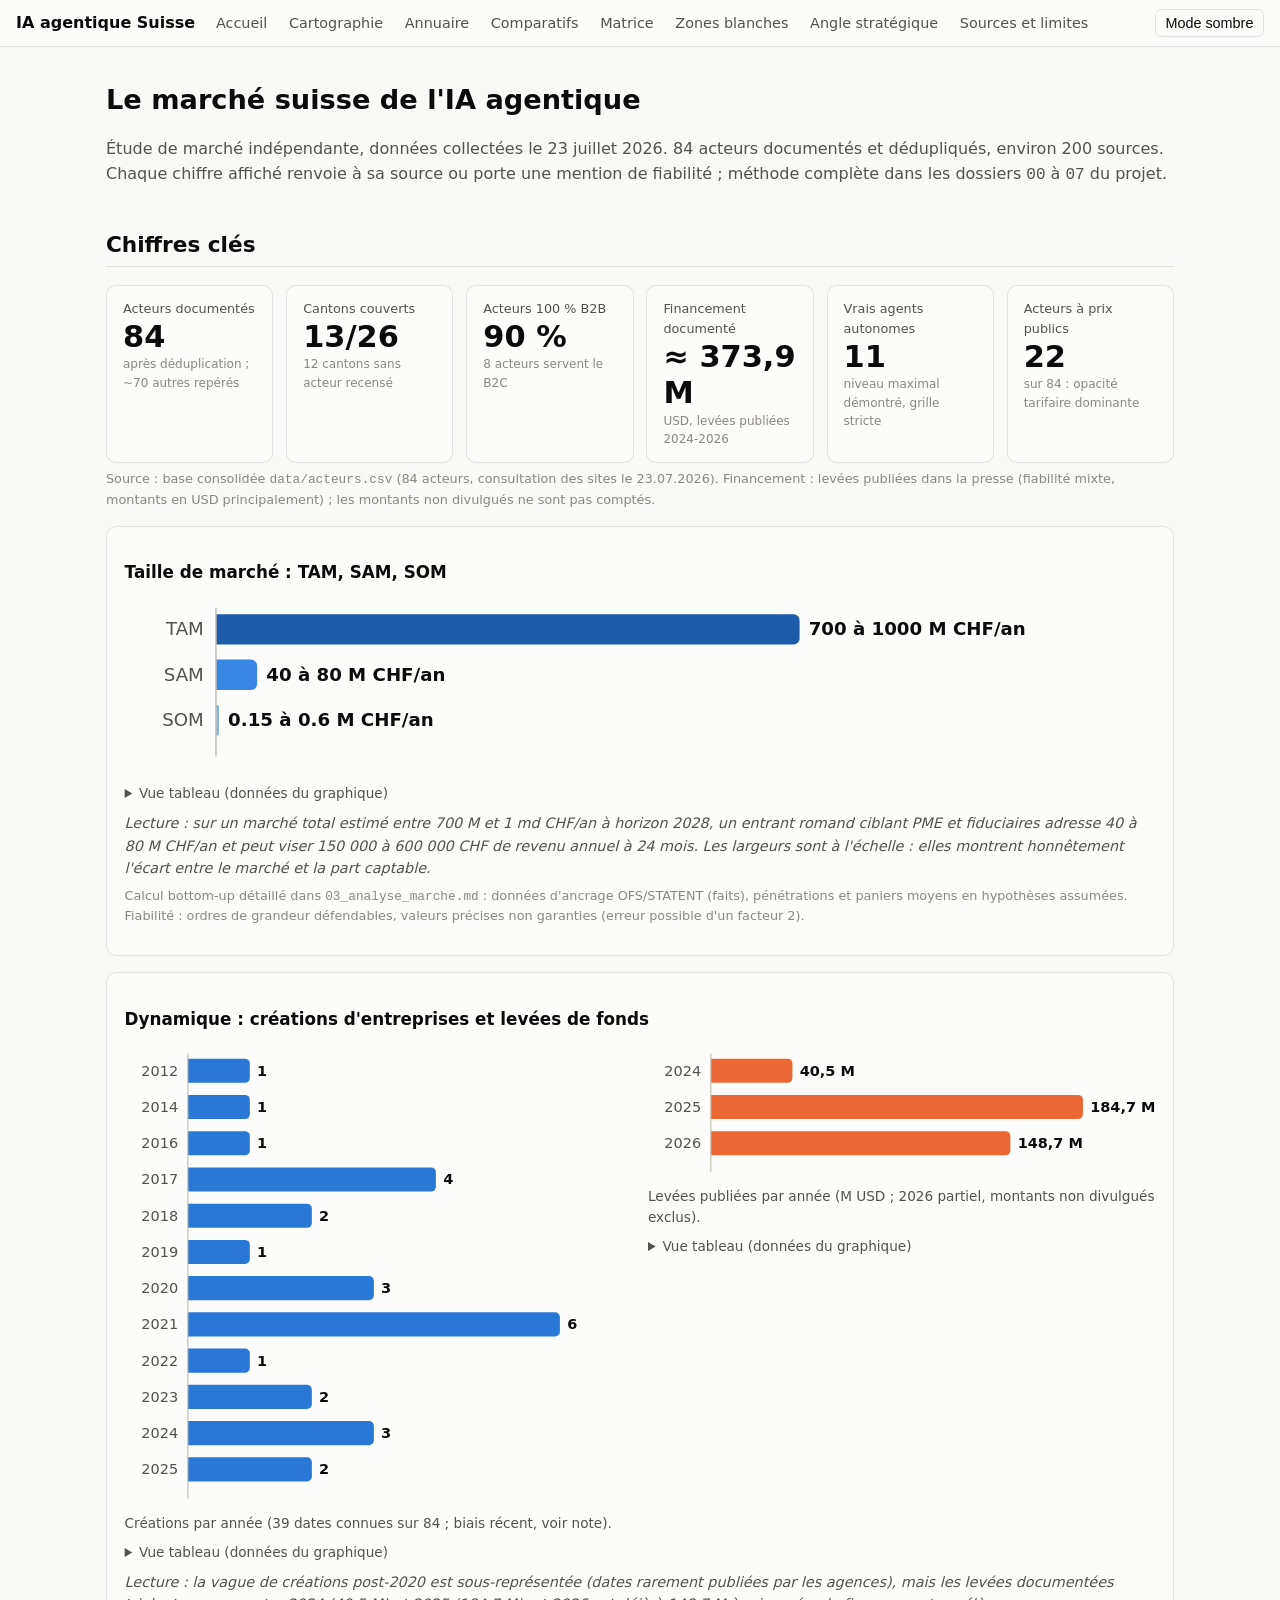
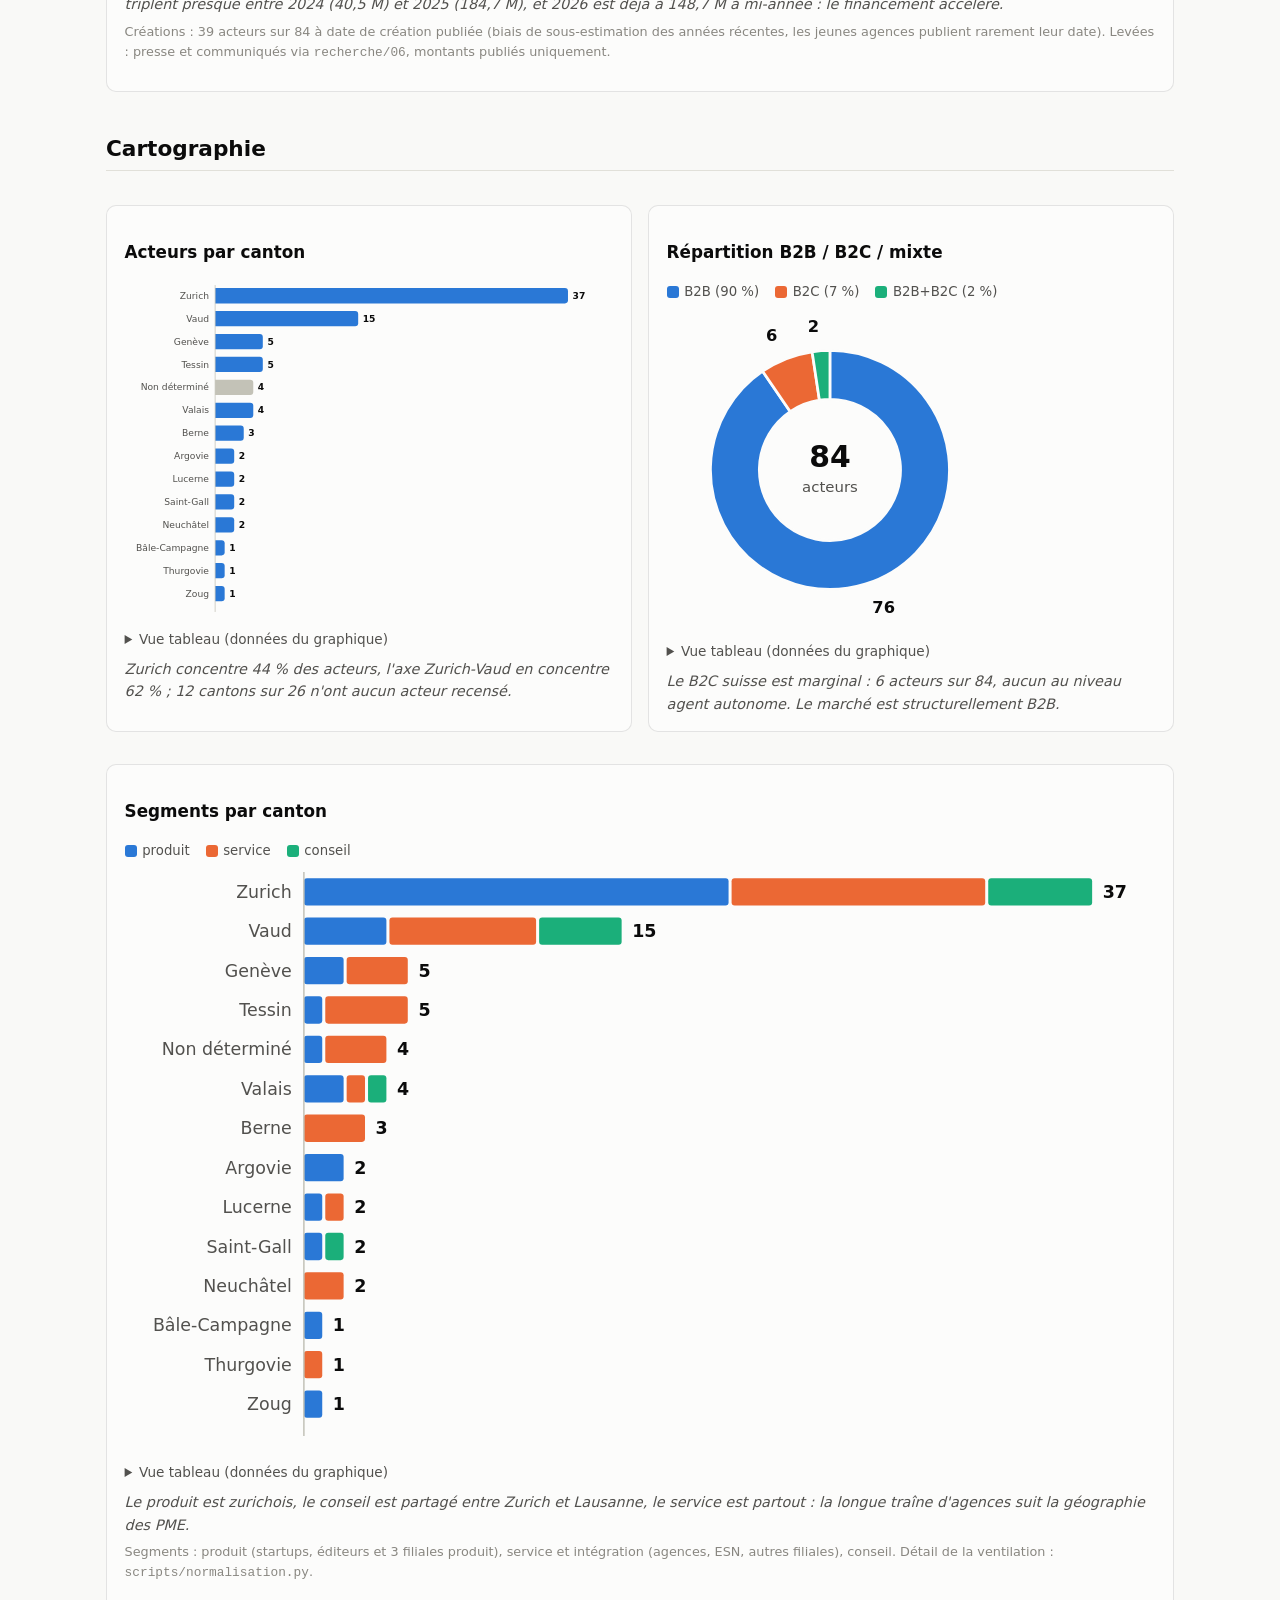
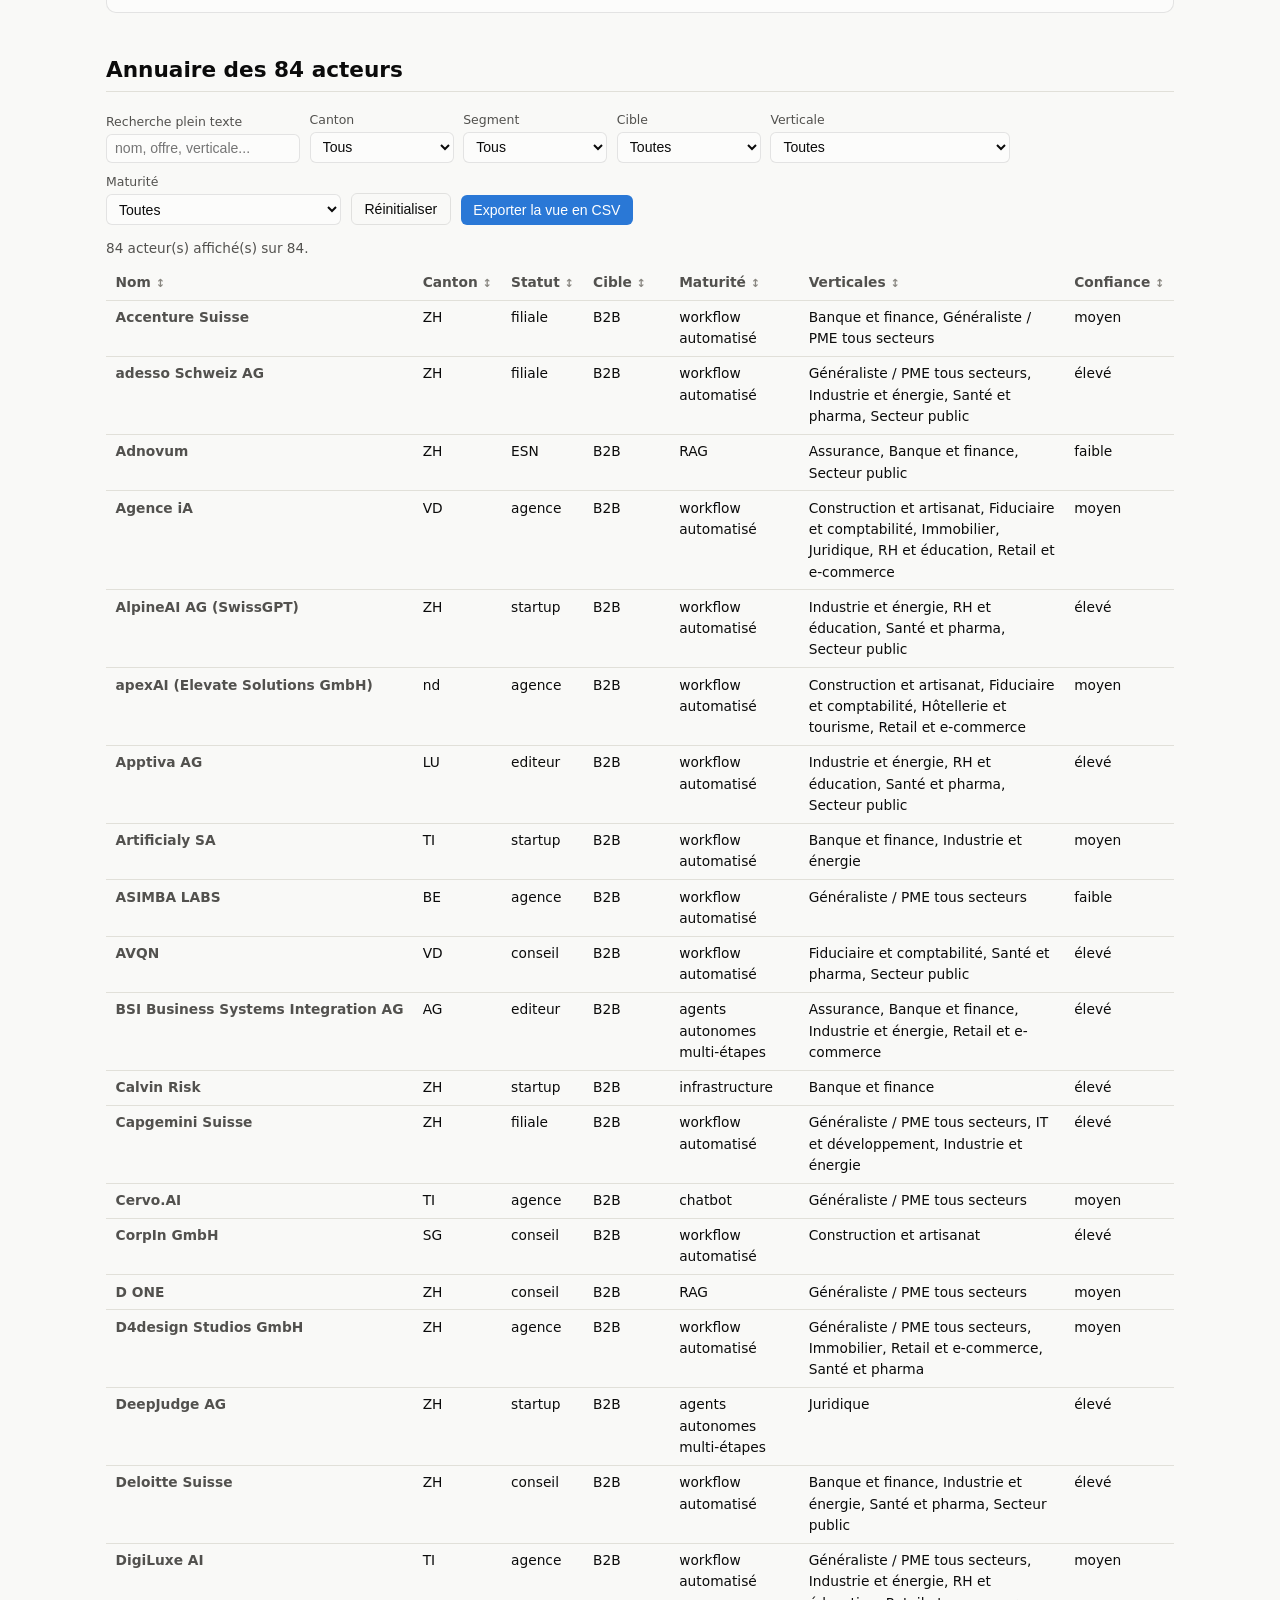
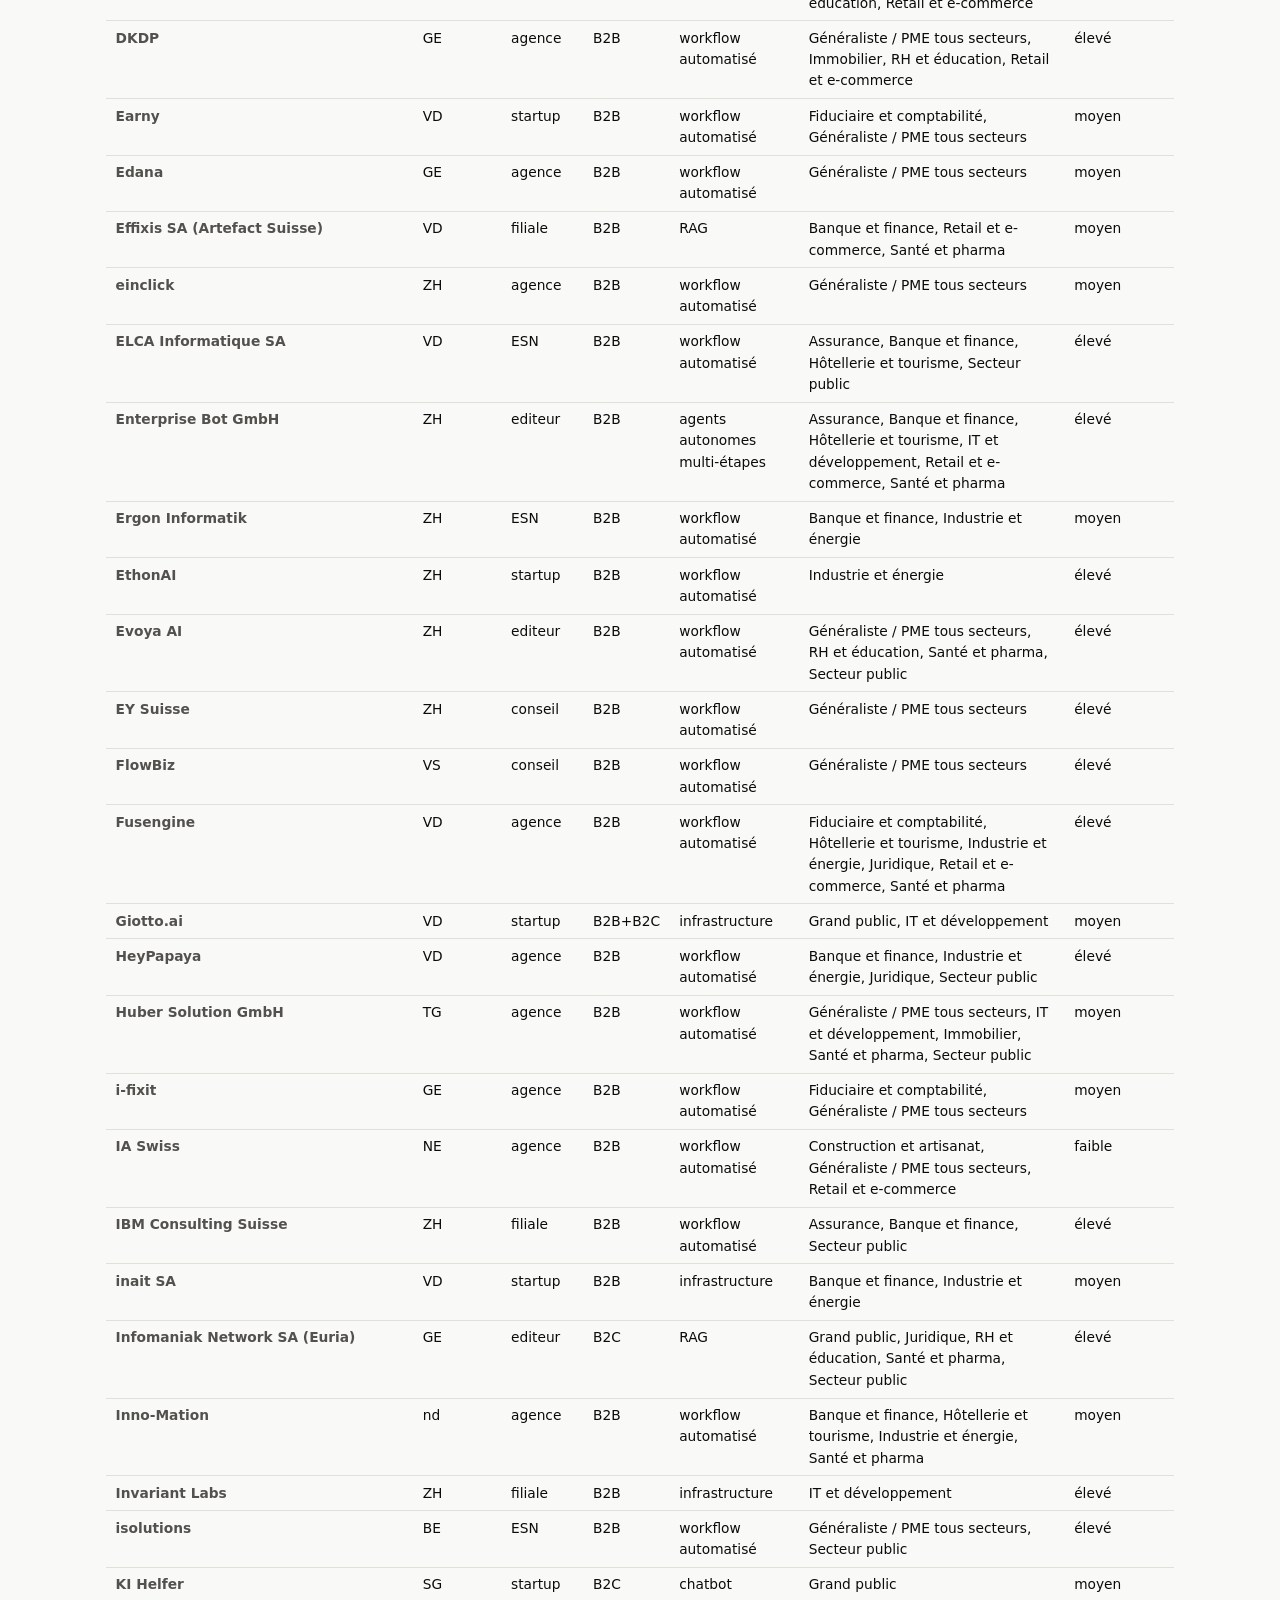
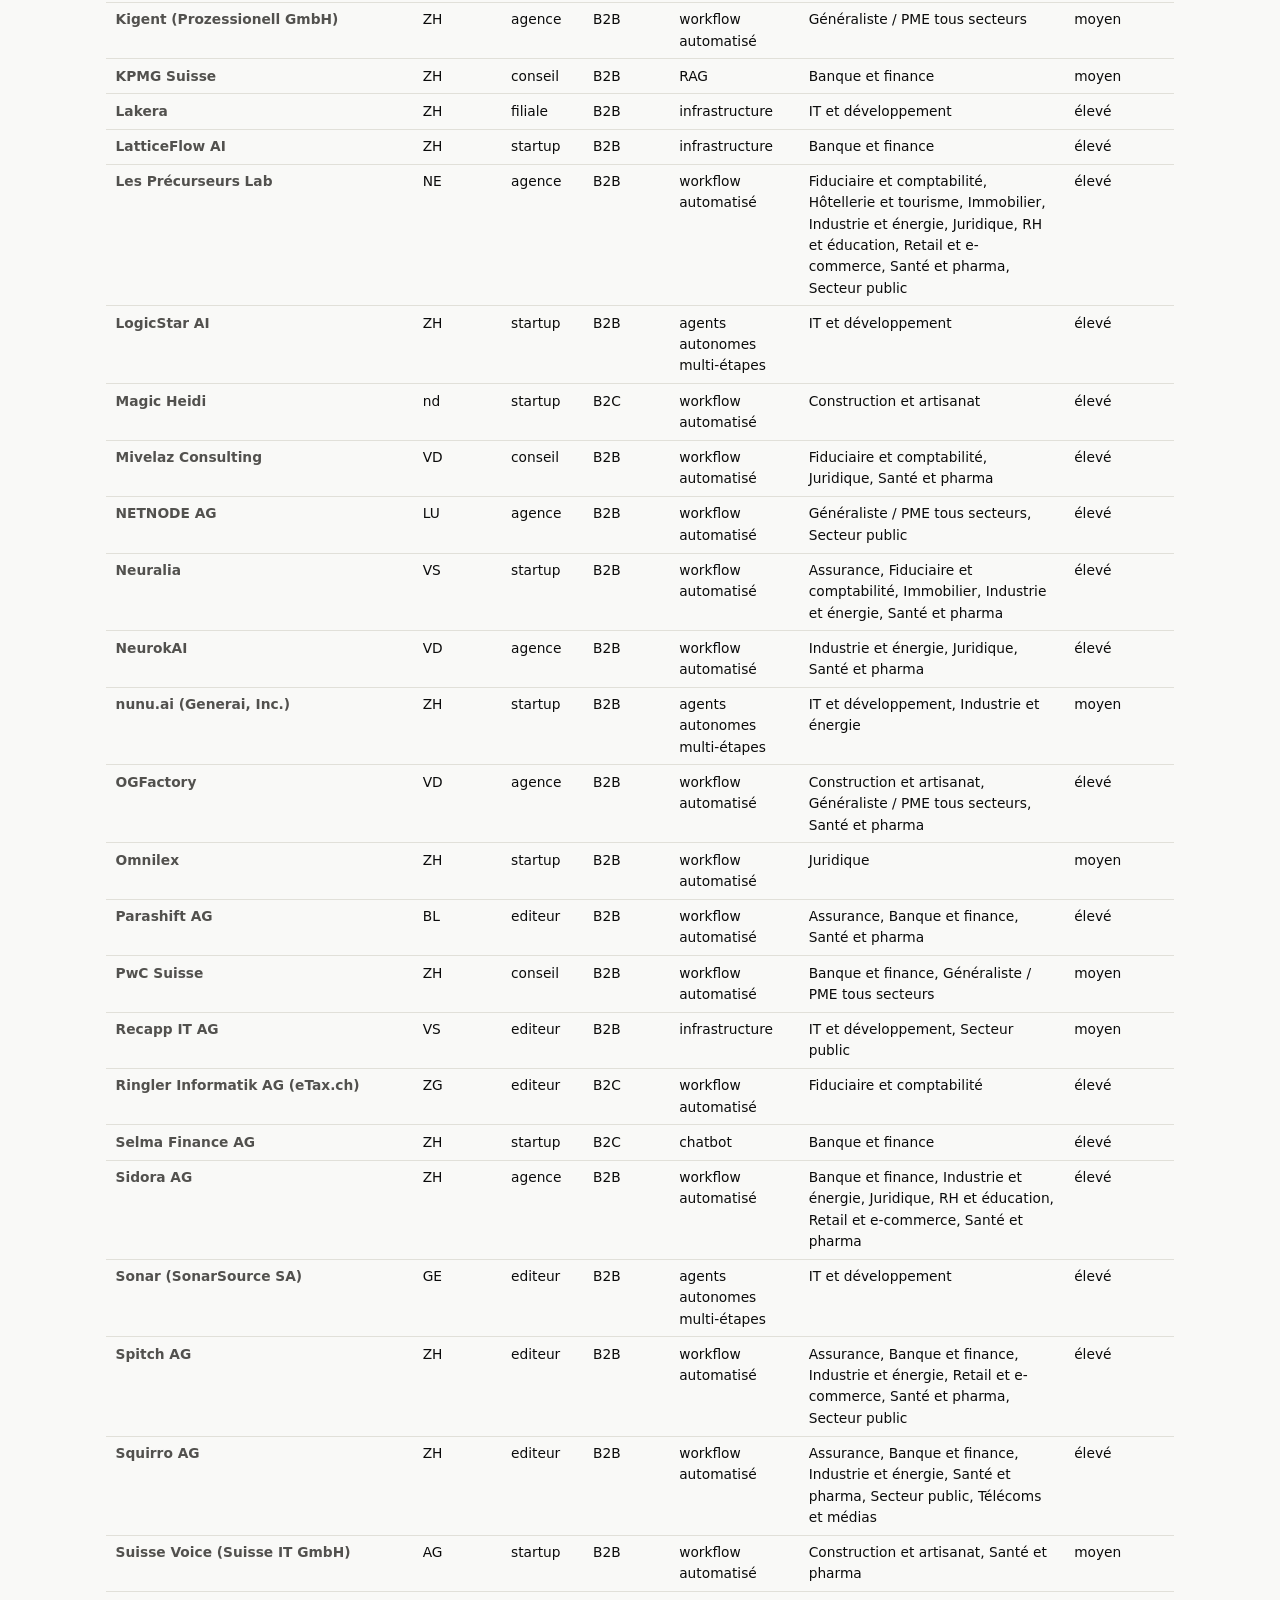
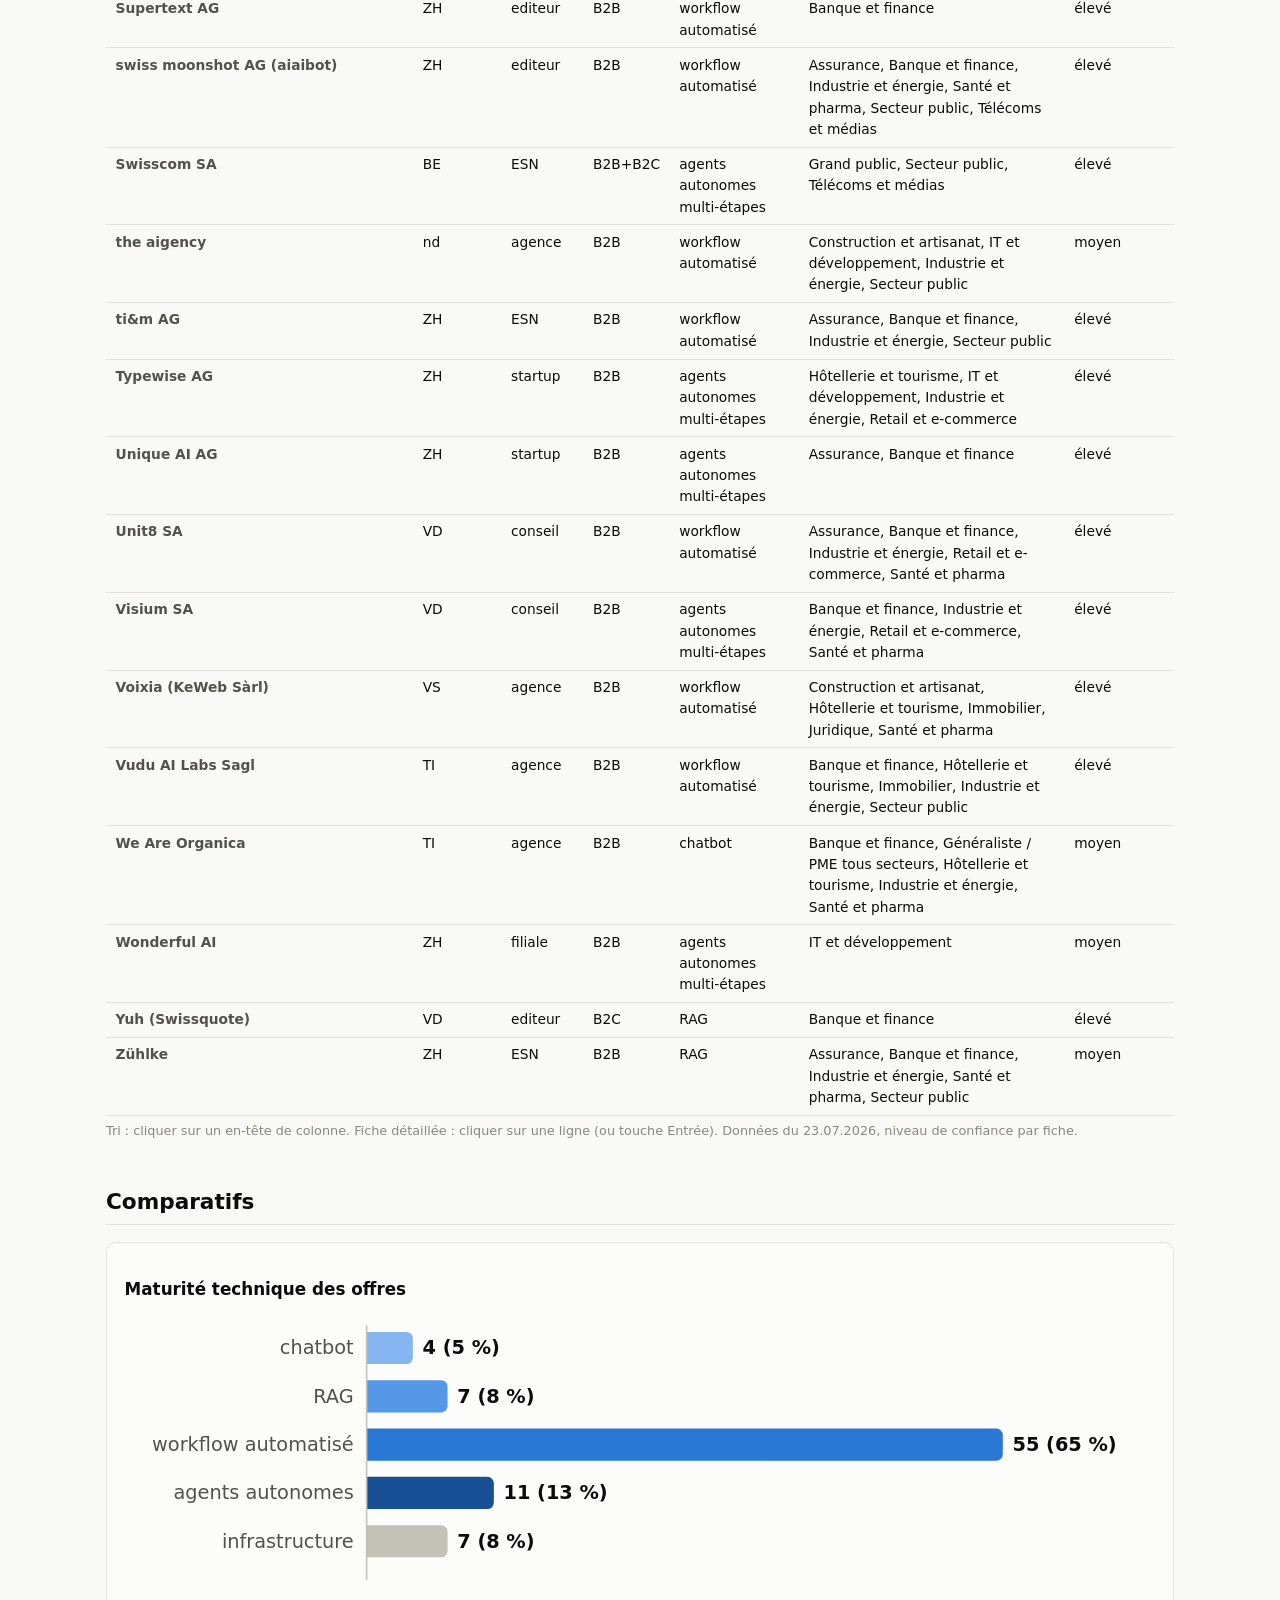
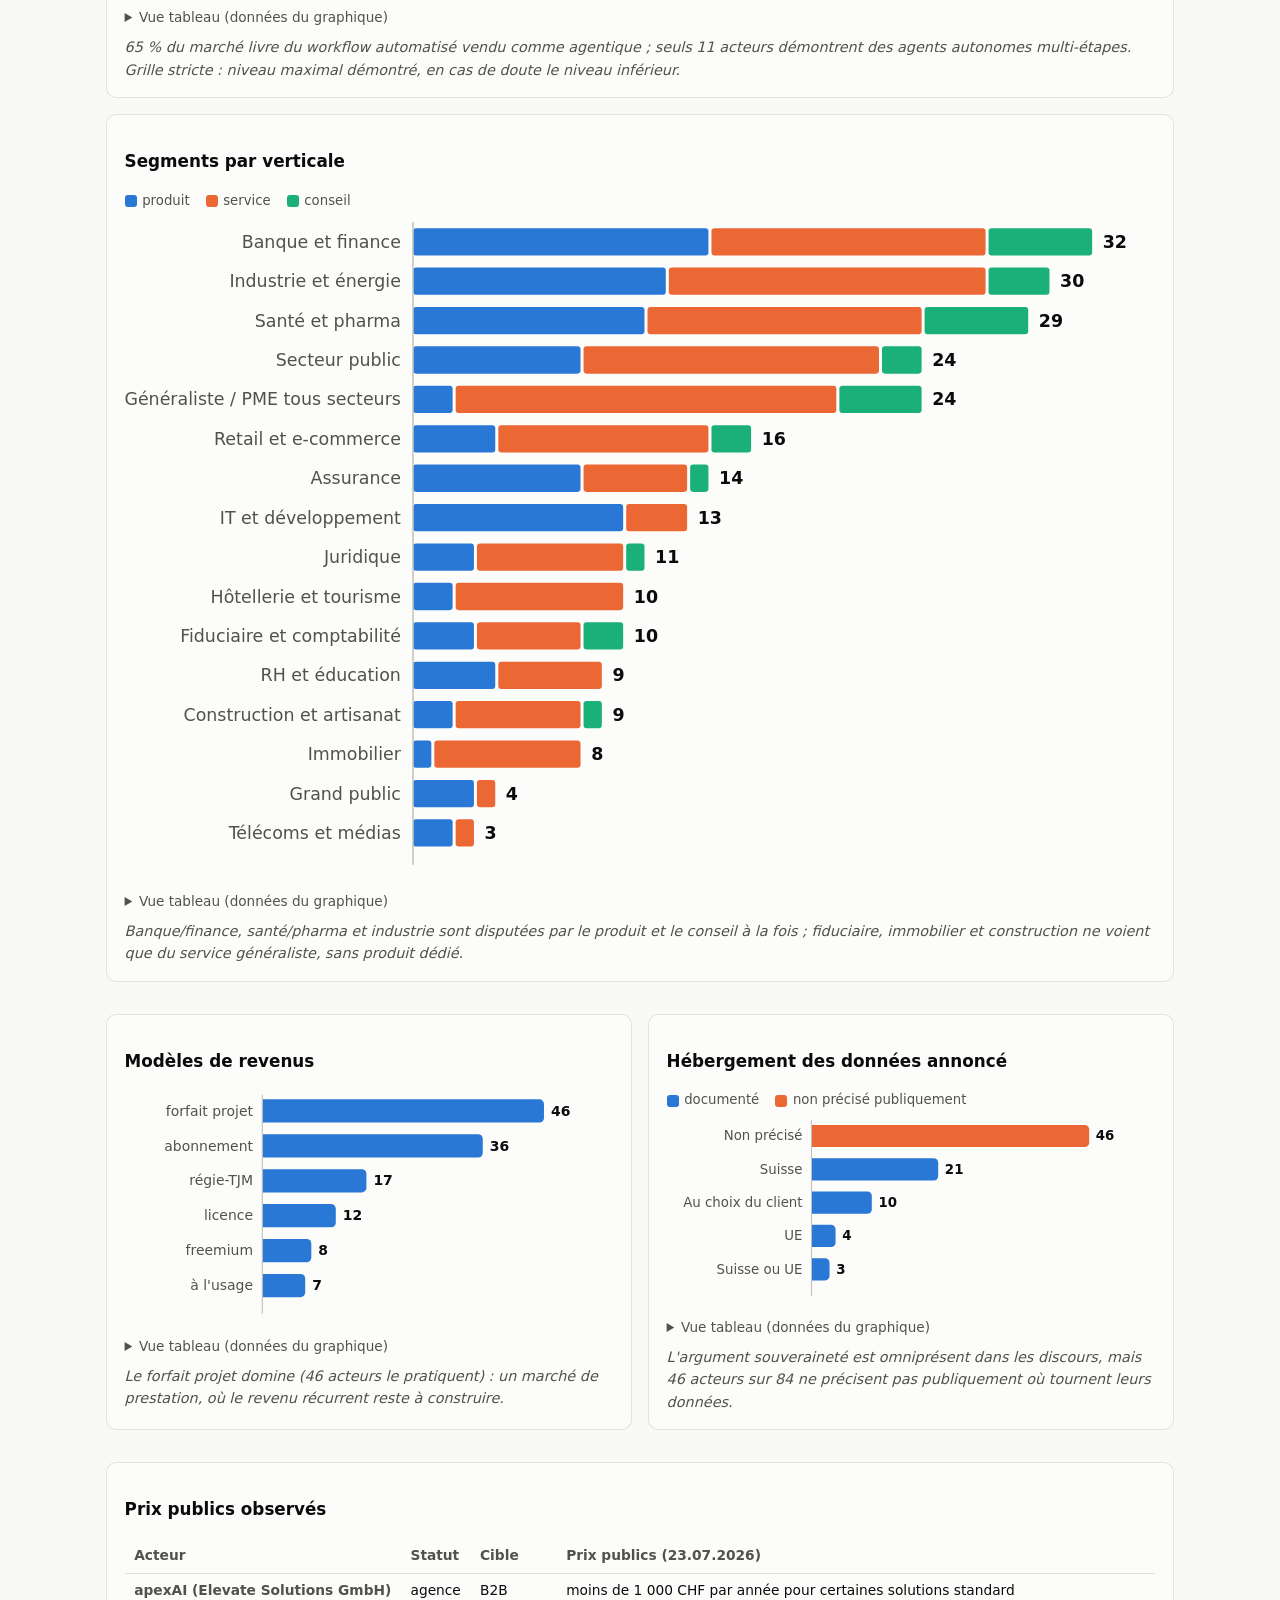
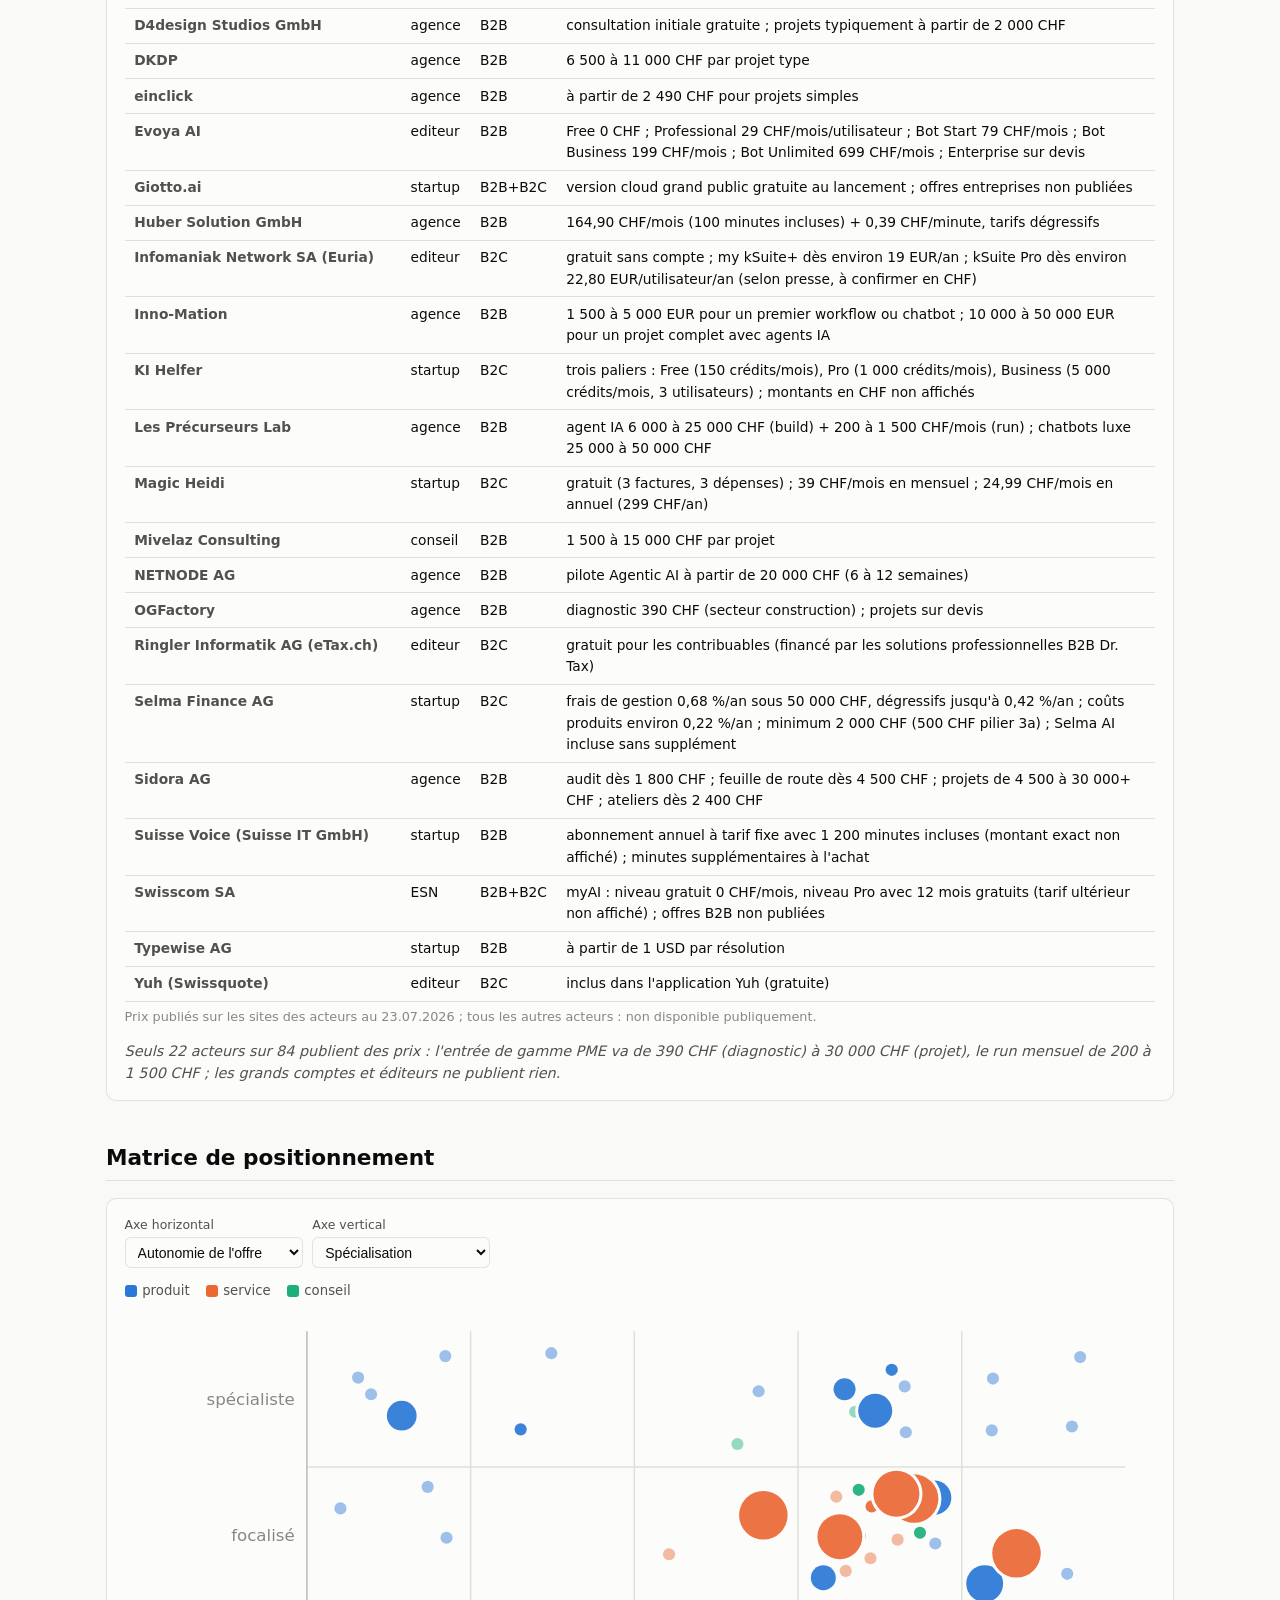
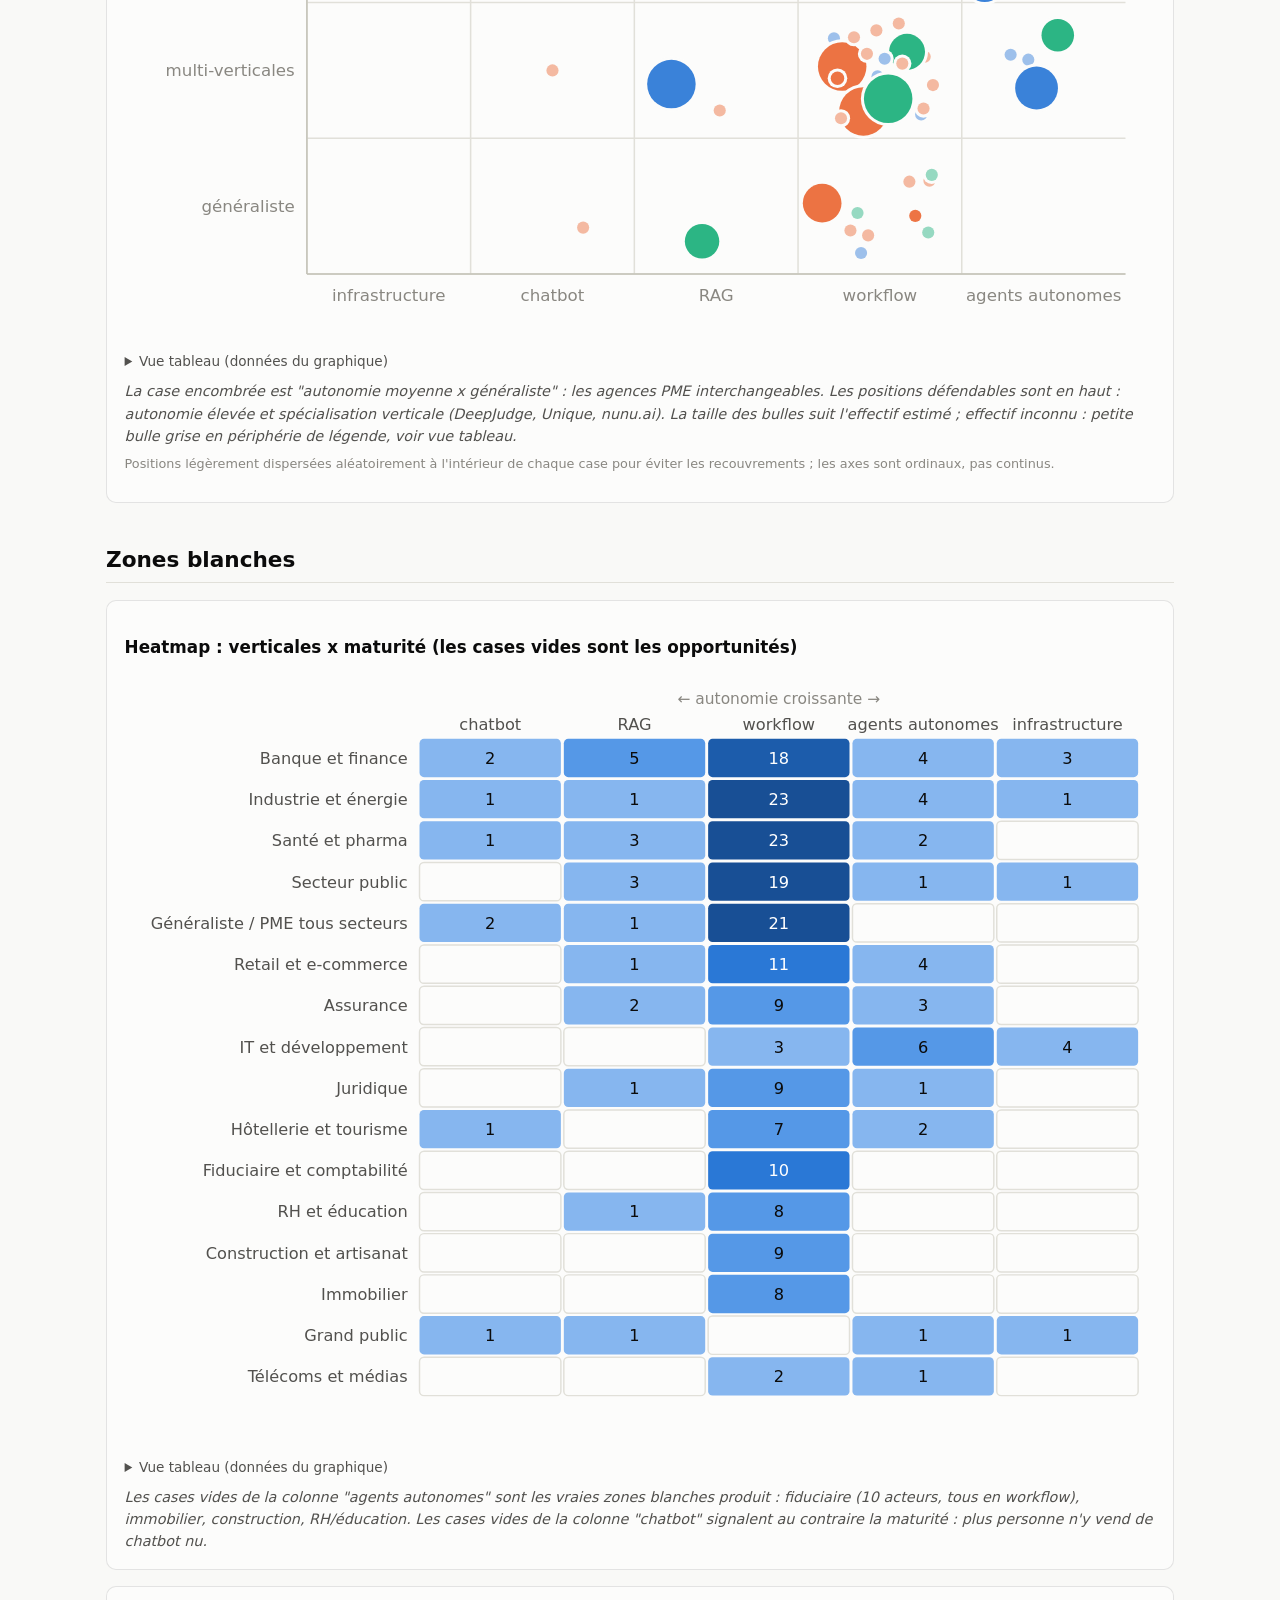
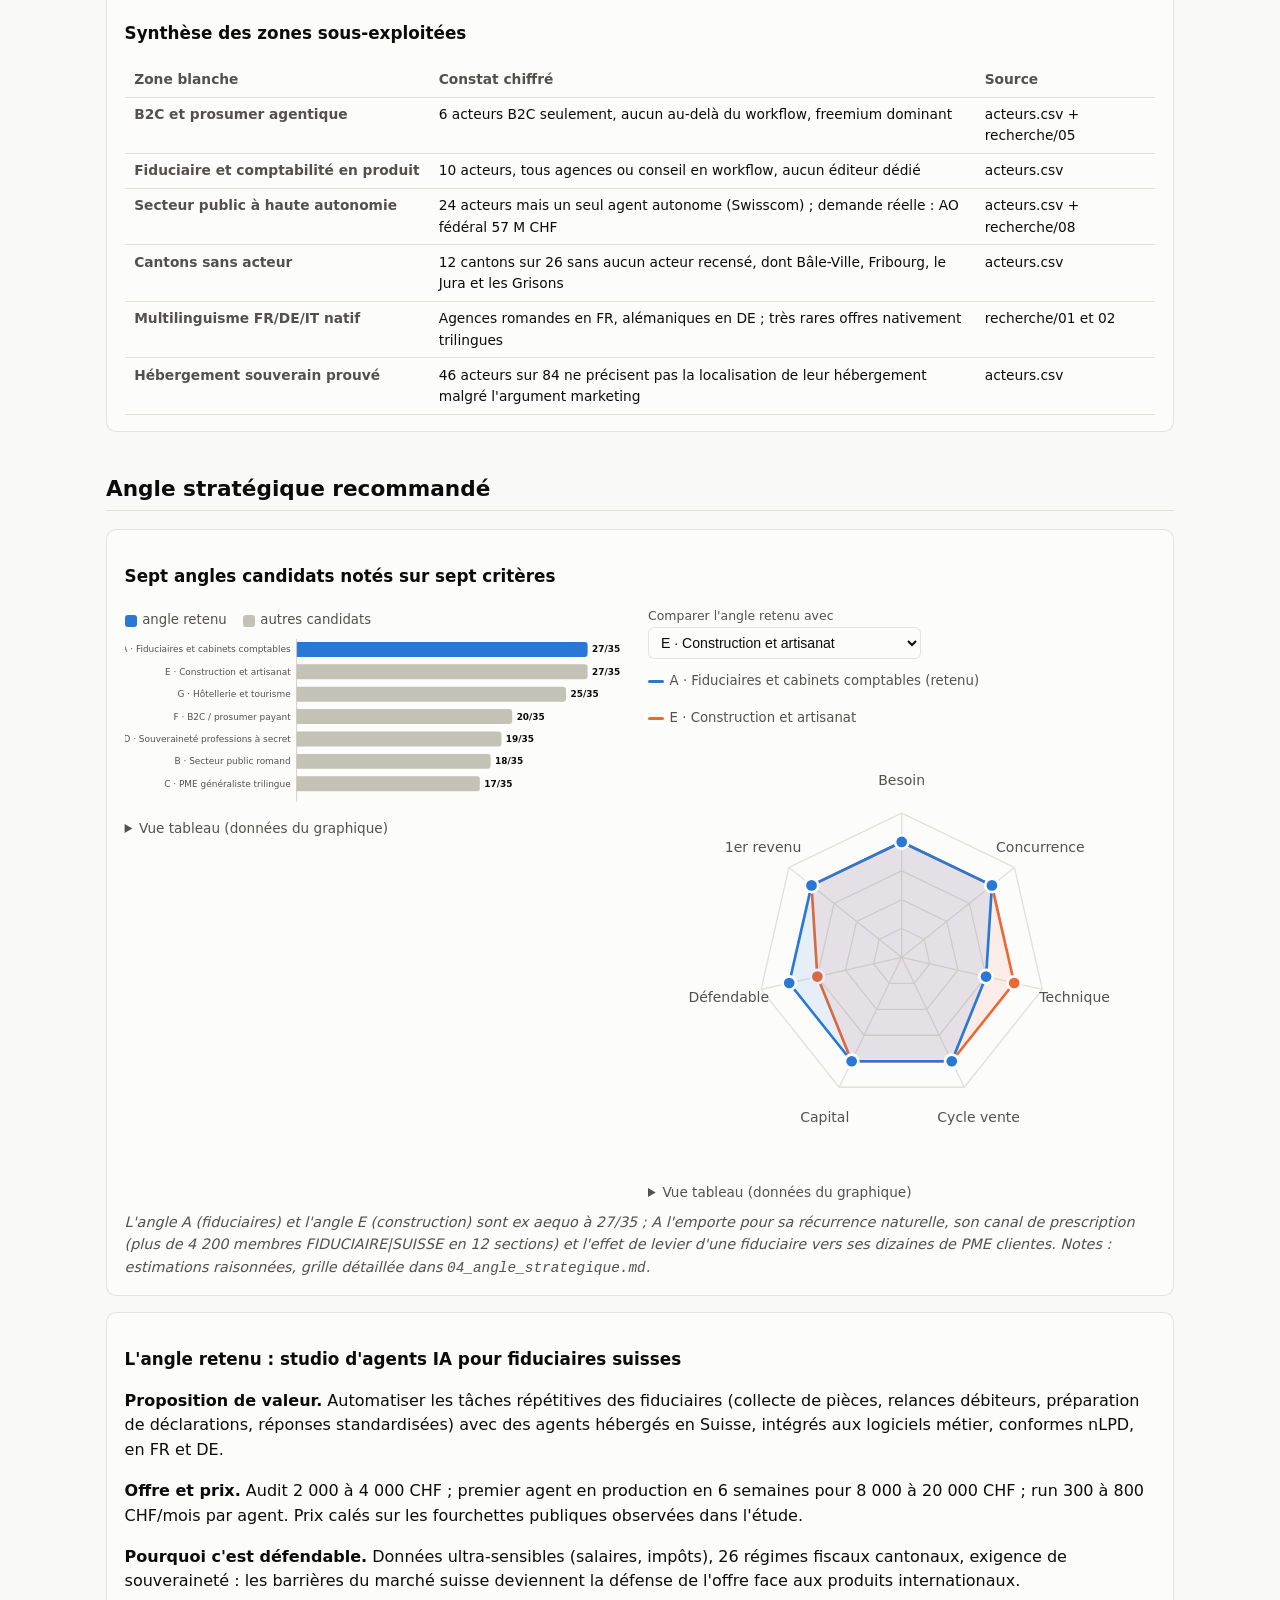
==== commit b3791d9b: "Mise à jour analyse, synthèse et site Co-Authored-By: Claude Opus 4.8 (1M context) <noreply@anthropi" ====
--- a/index.html
+++ b/index.html
@@ -145,7 +145,7 @@
     <div class="card">
       <h3>Hébergement des données annoncé</h3>
       <figure class="chart" id="chart-hebergement"></figure>
-      <p class="lecture">L'argument souveraineté est omniprésent dans les discours, mais 38 acteurs
+      <p class="lecture">L'argument souveraineté est omniprésent dans les discours, mais 46 acteurs
       sur 84 ne précisent pas publiquement où tournent leurs données.</p>
     </div>
   </div>
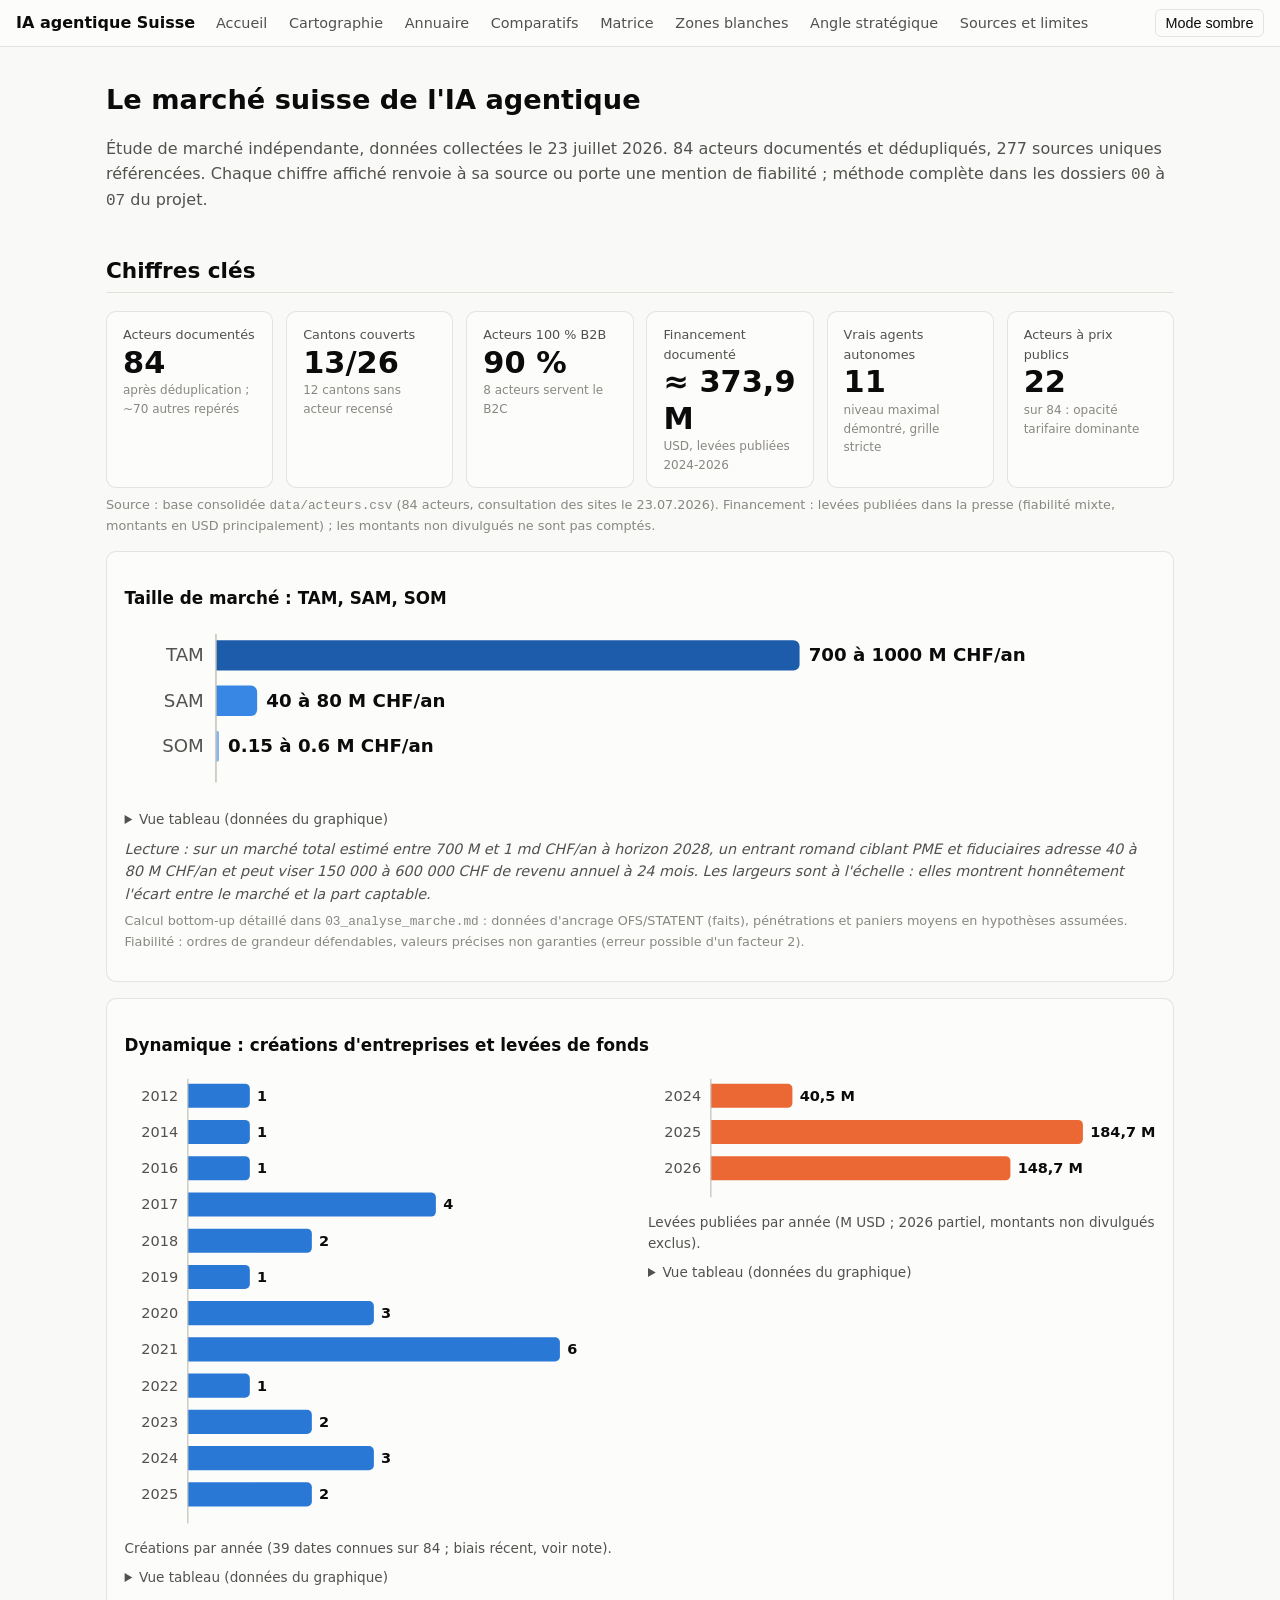
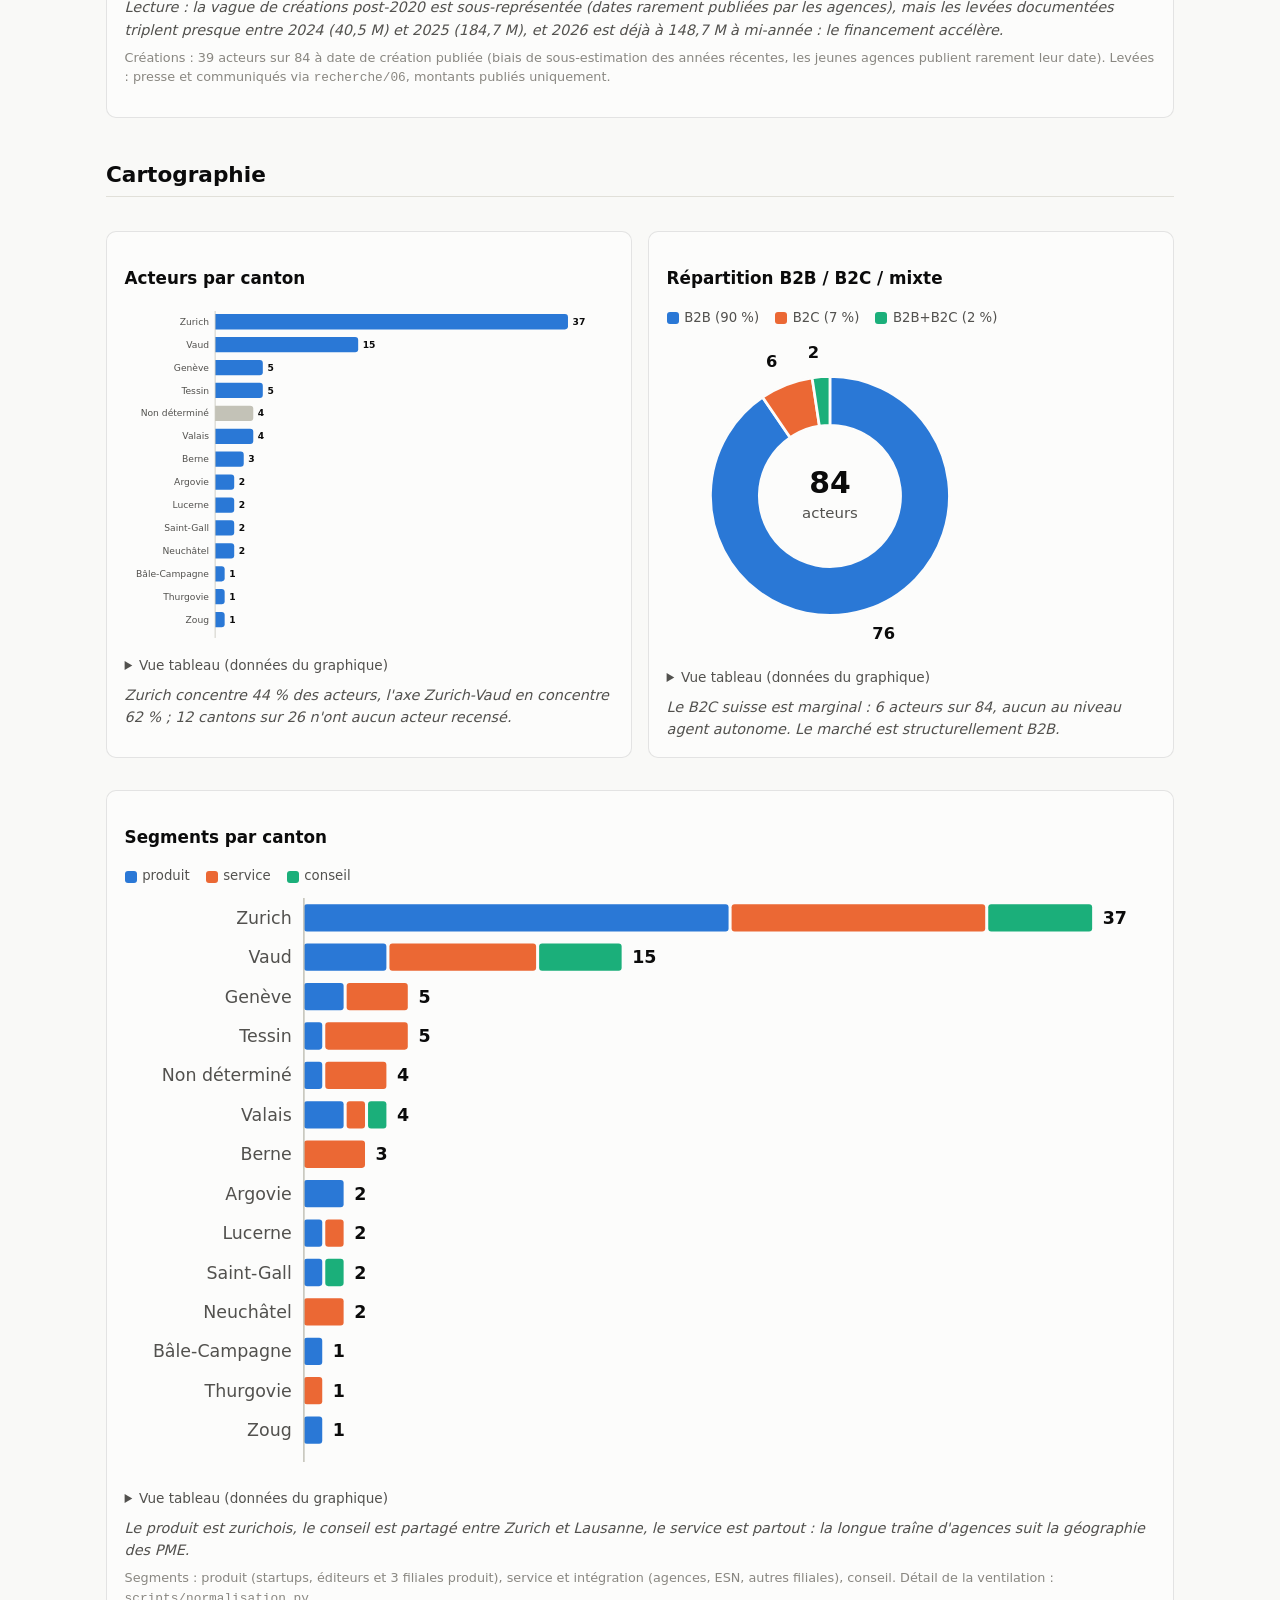
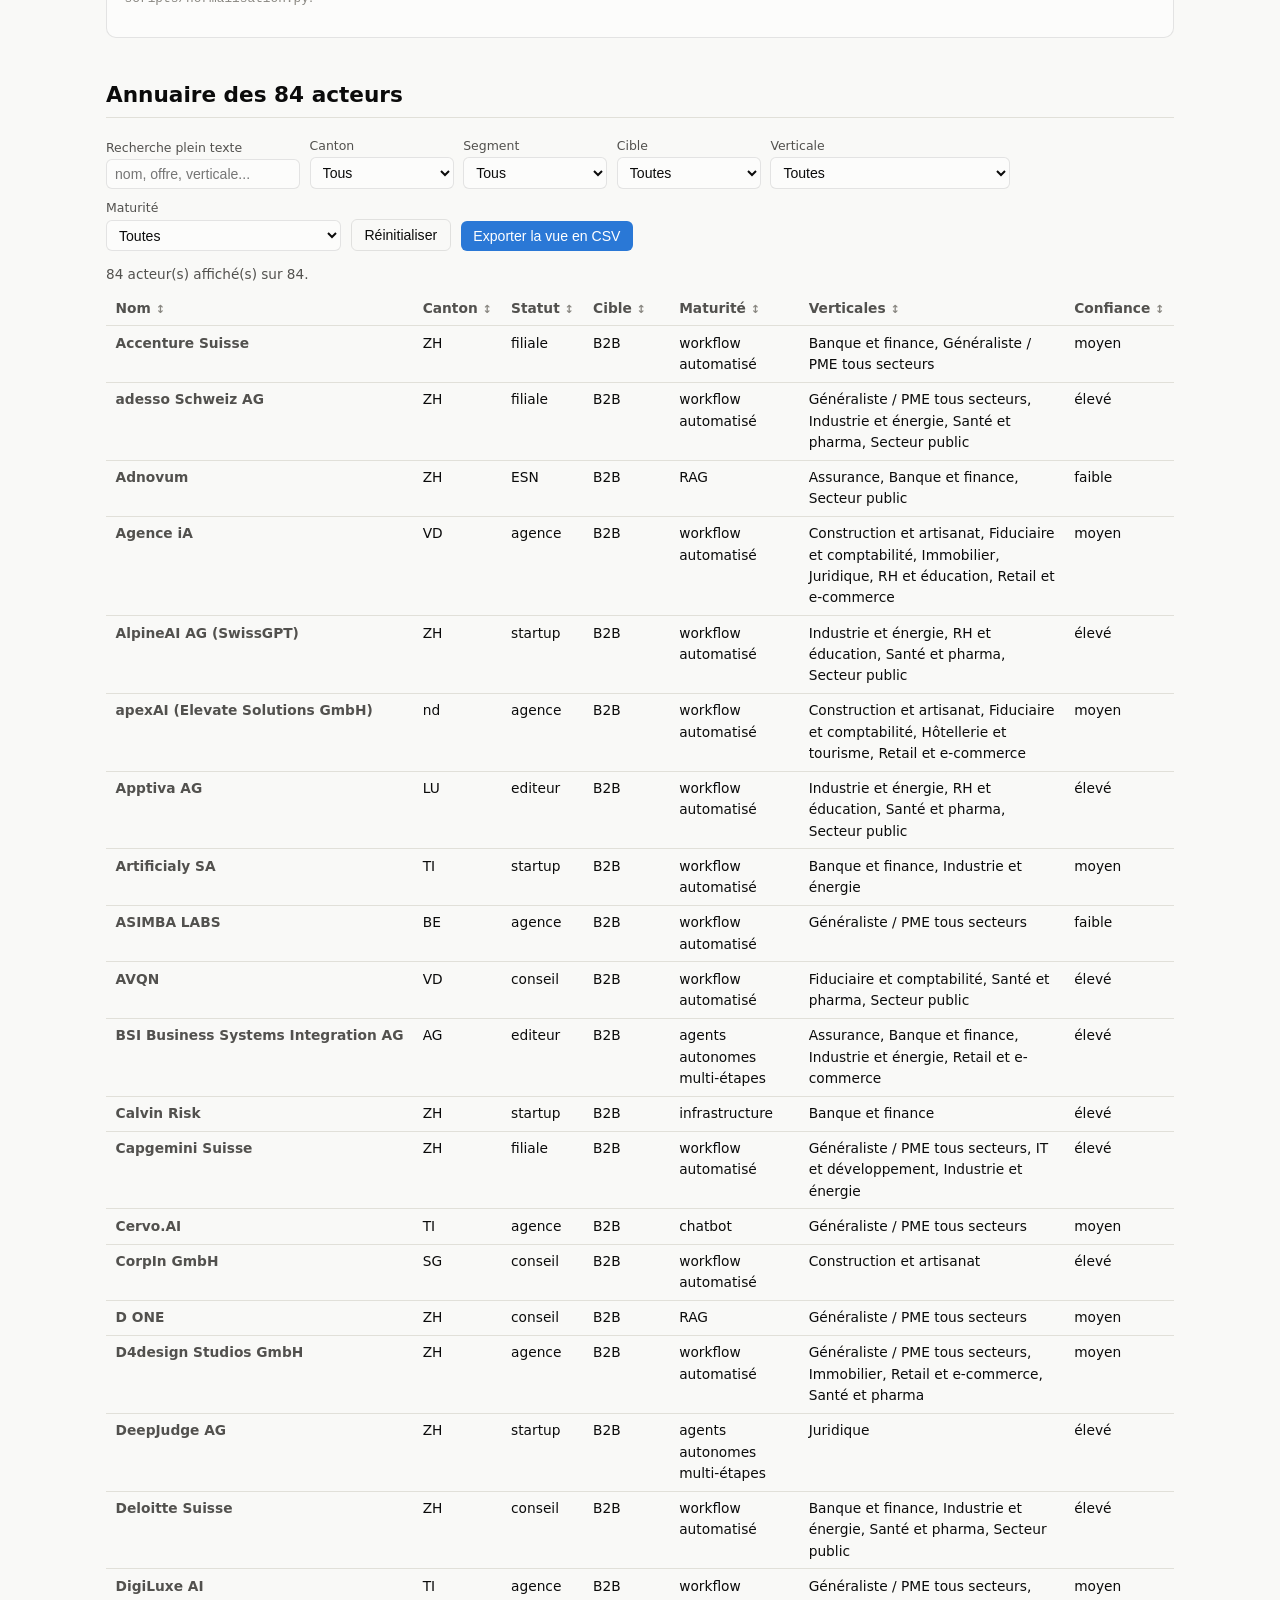
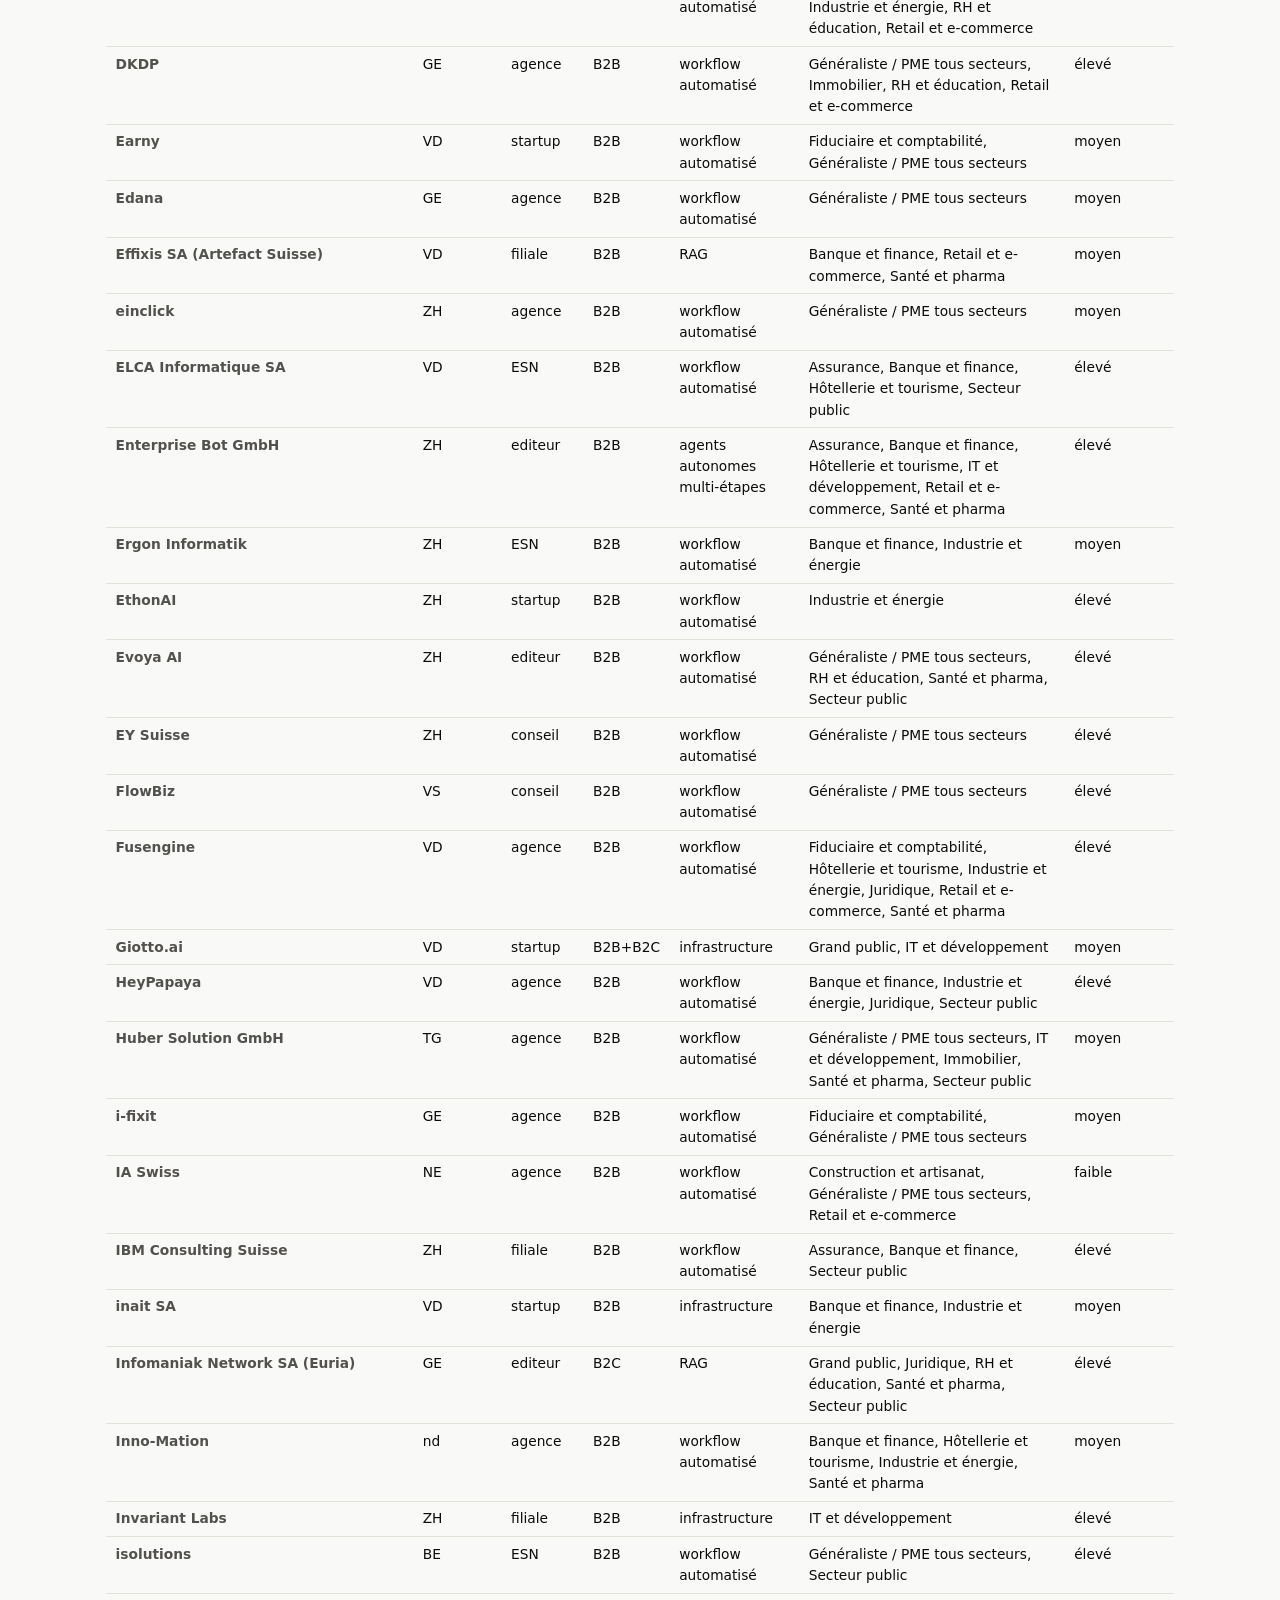
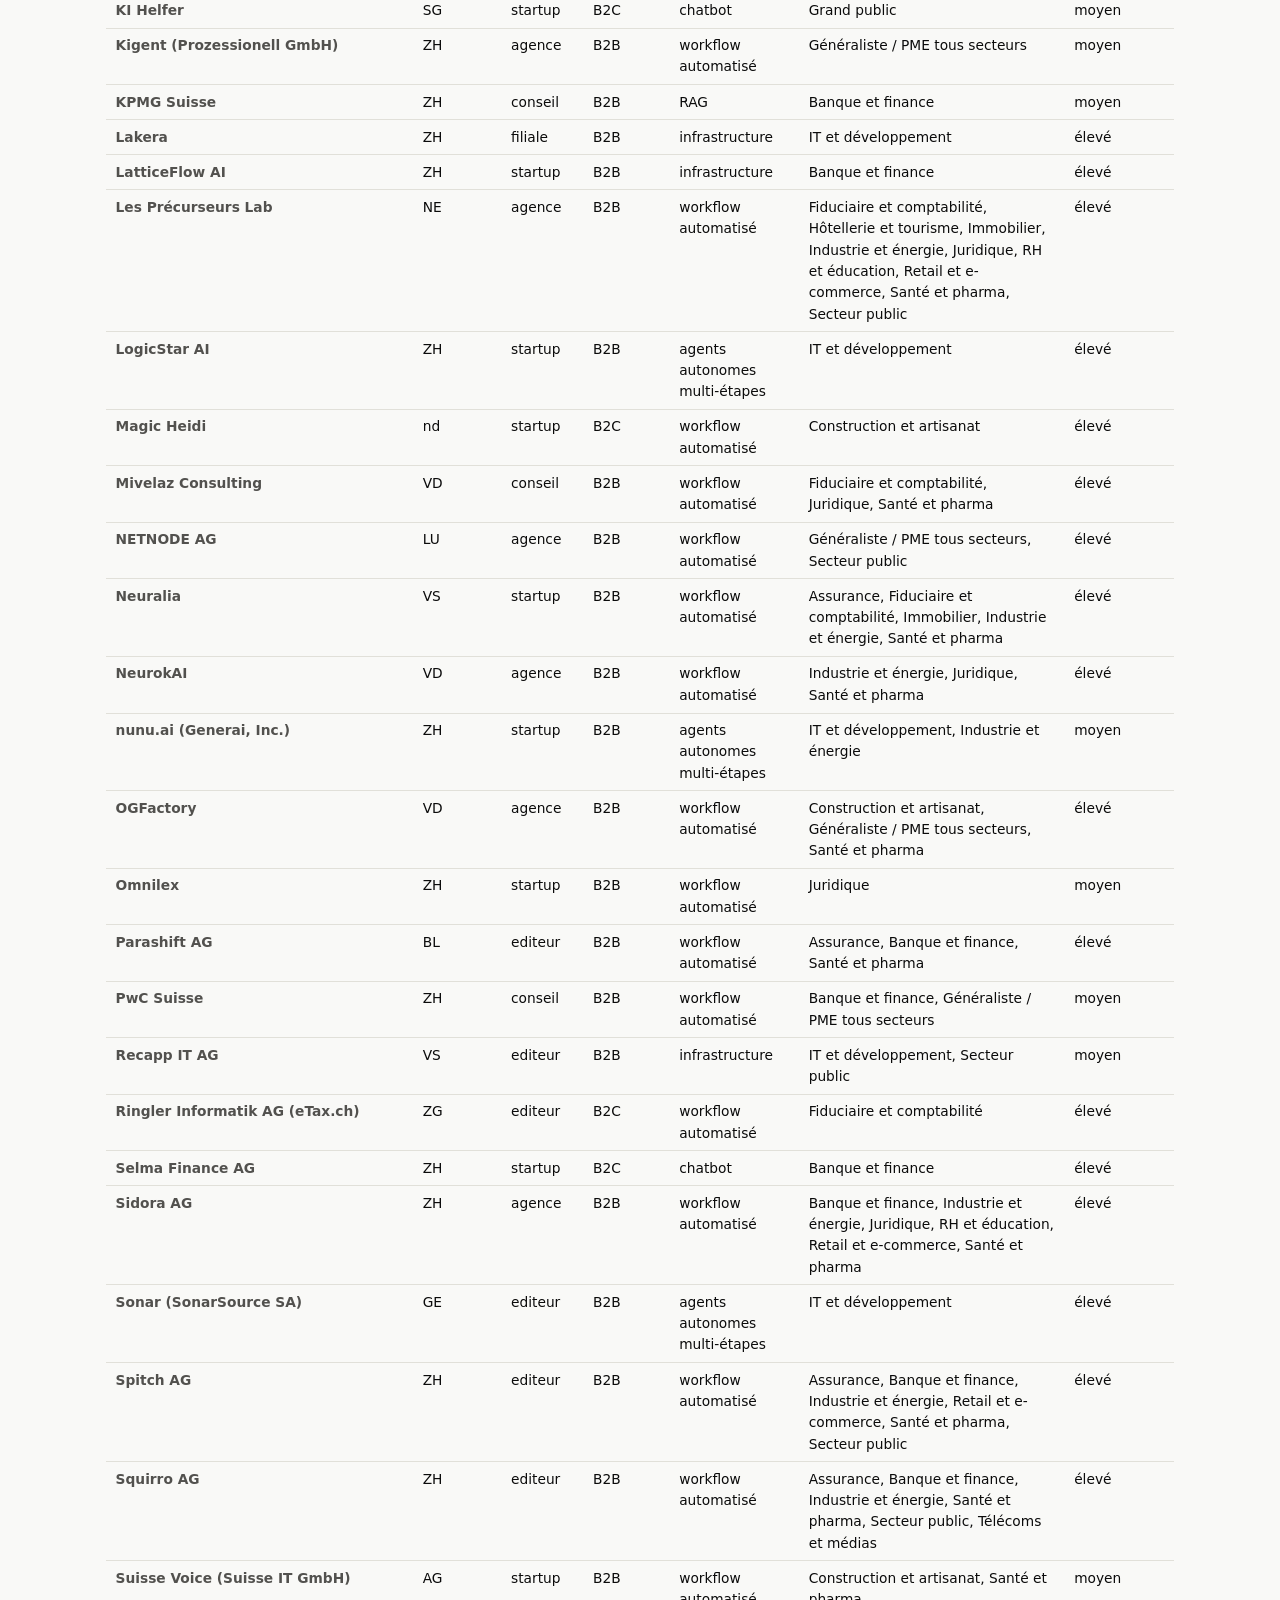
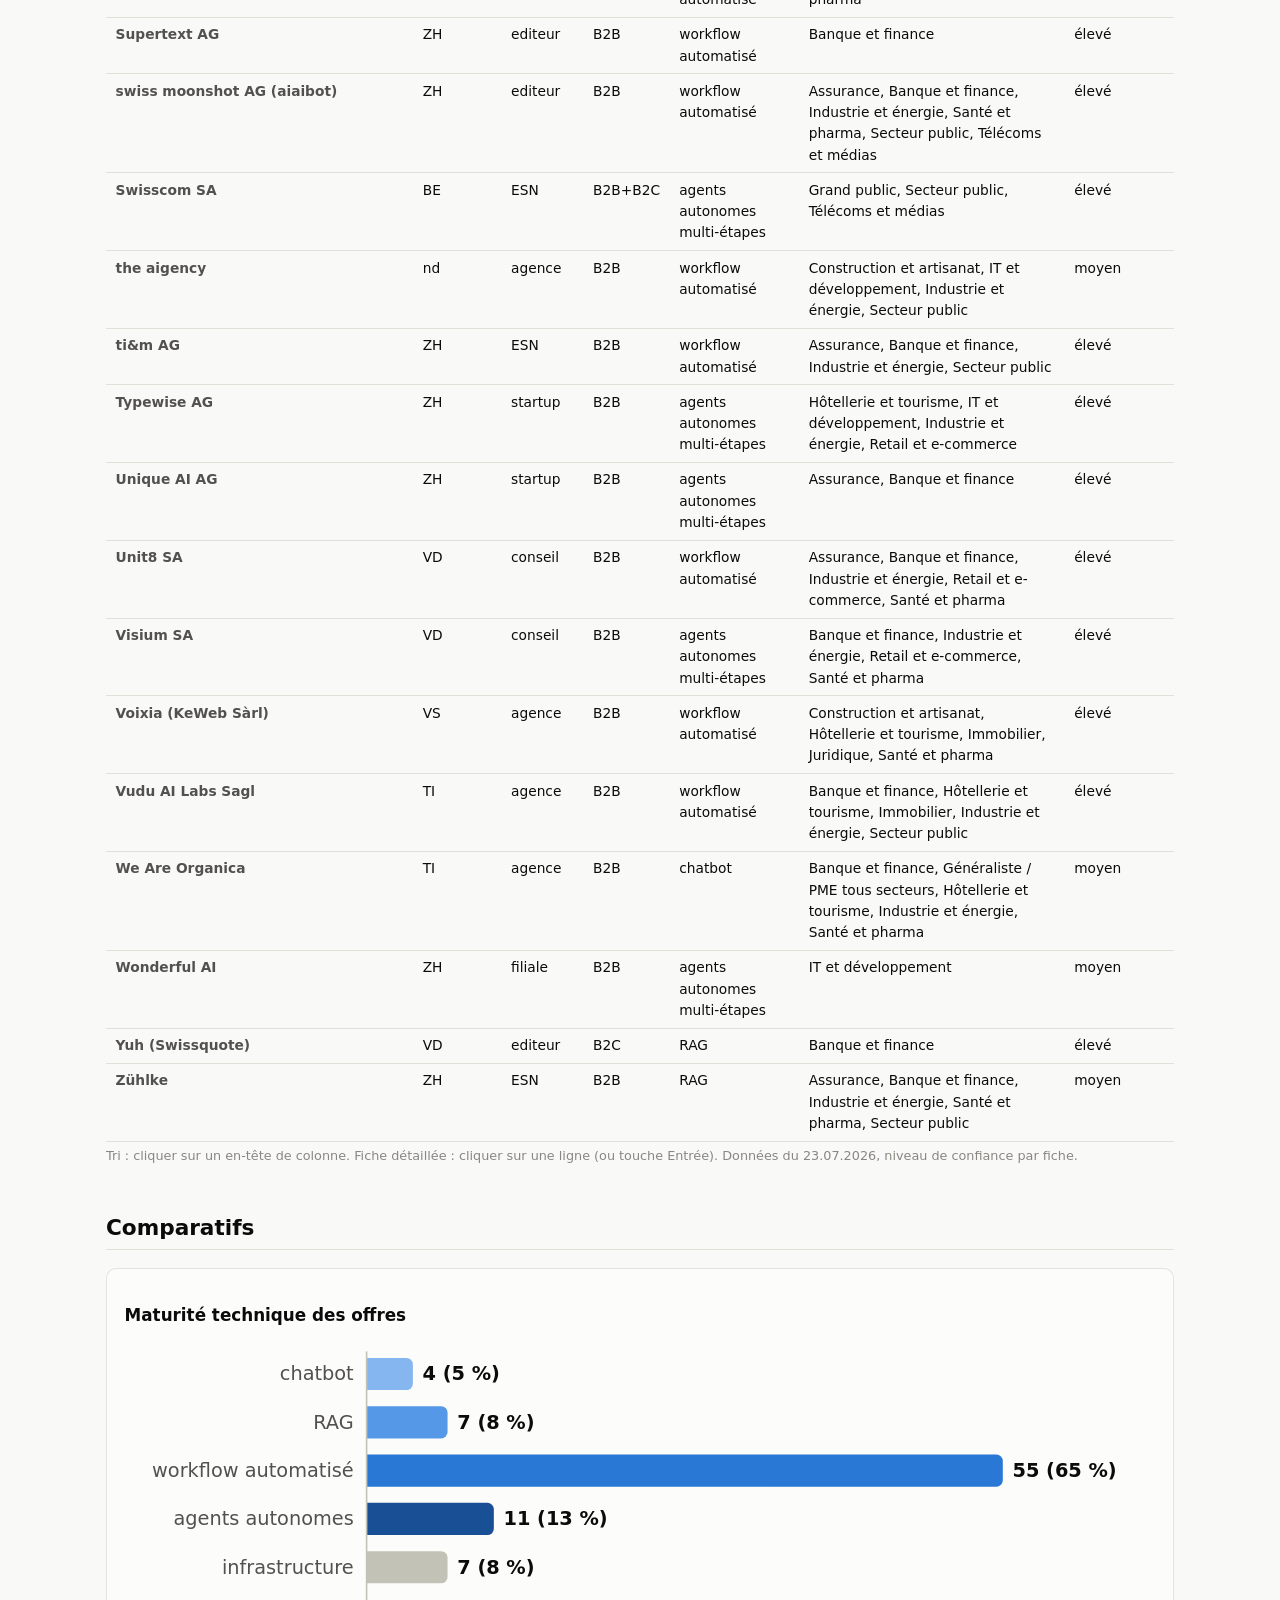
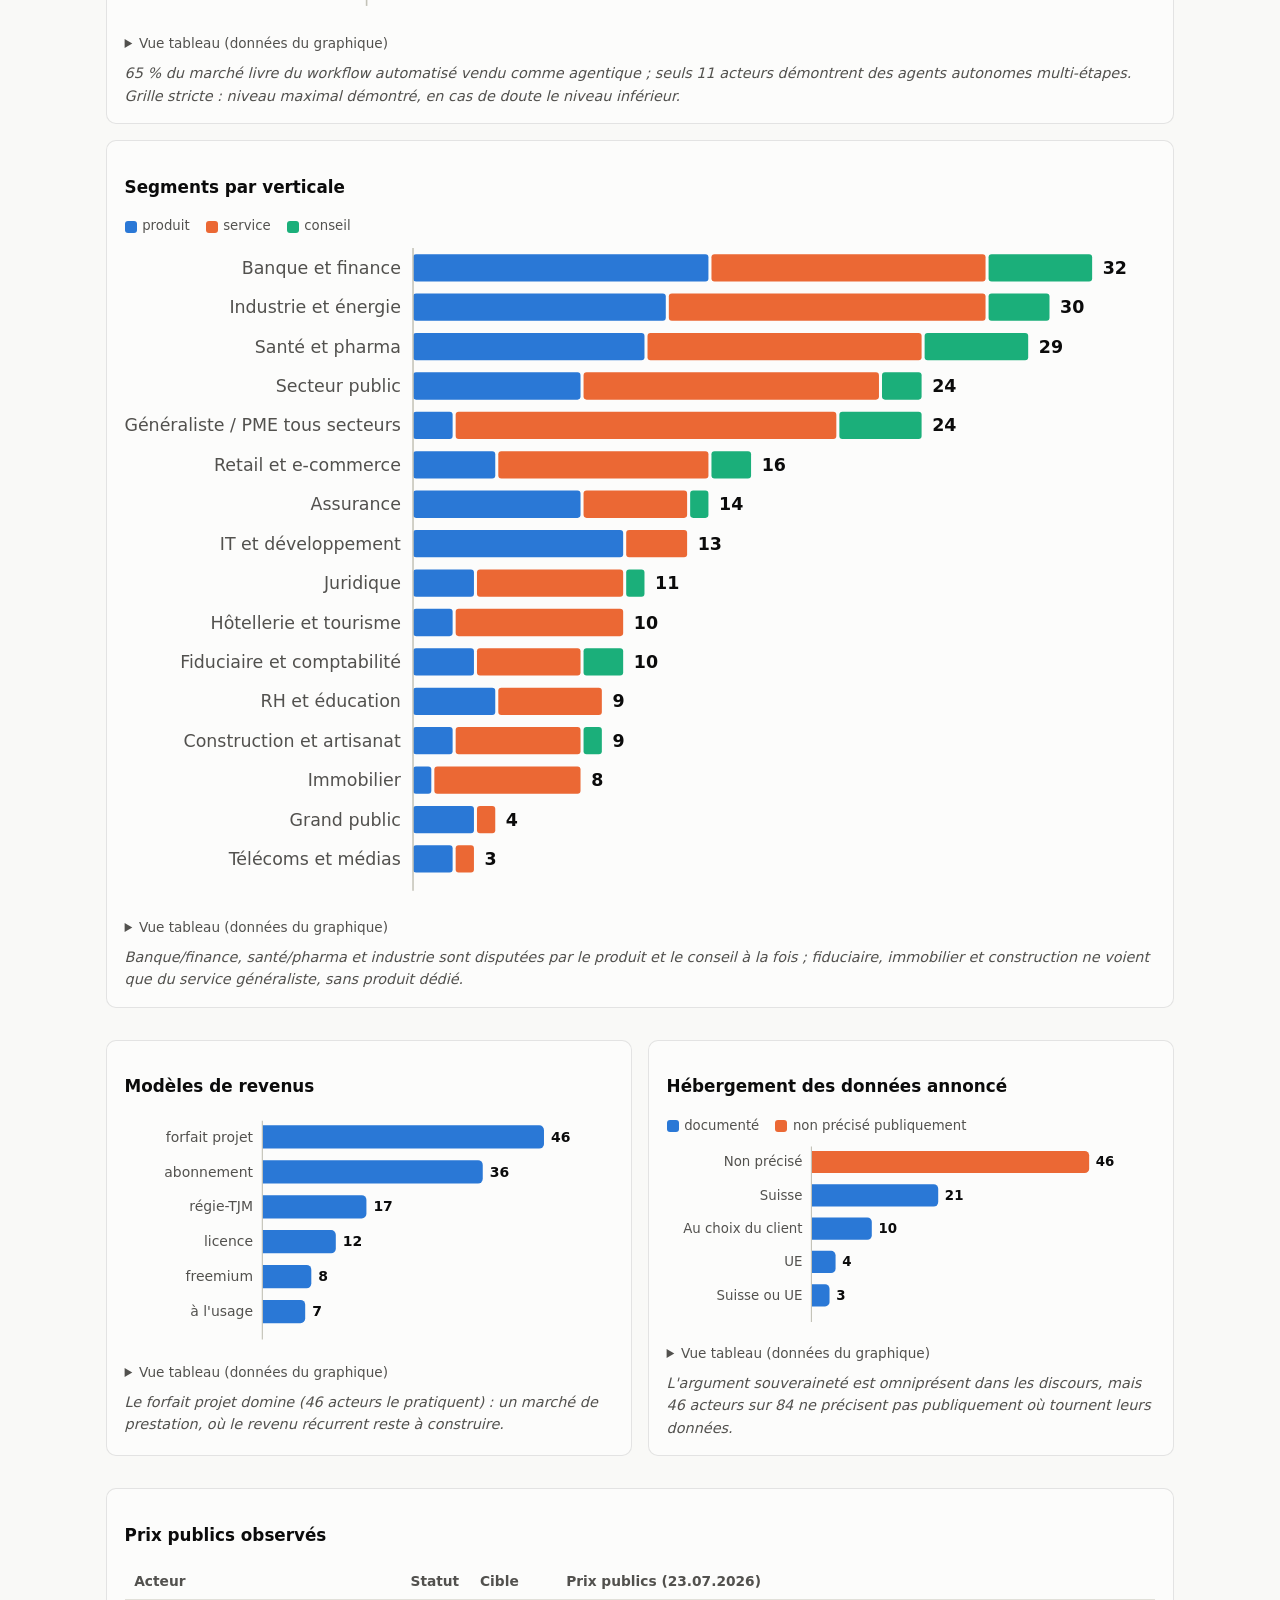
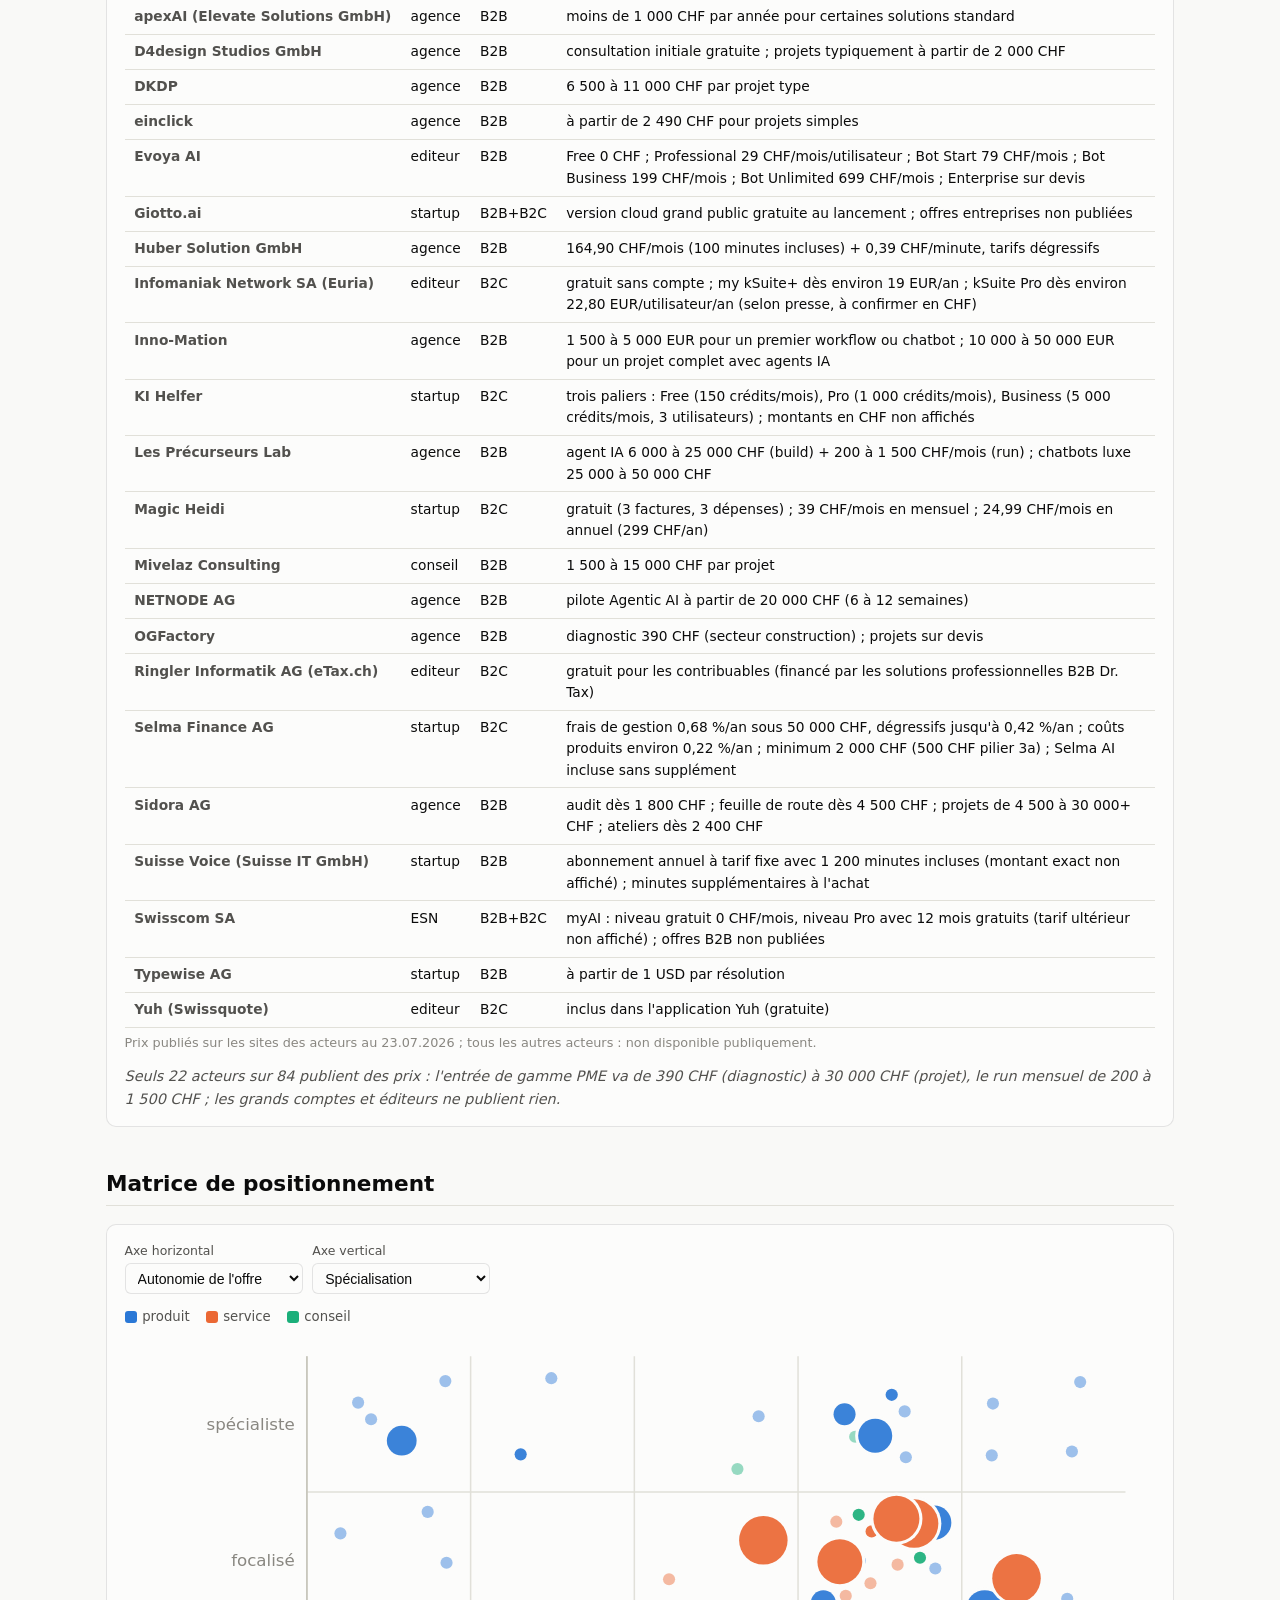
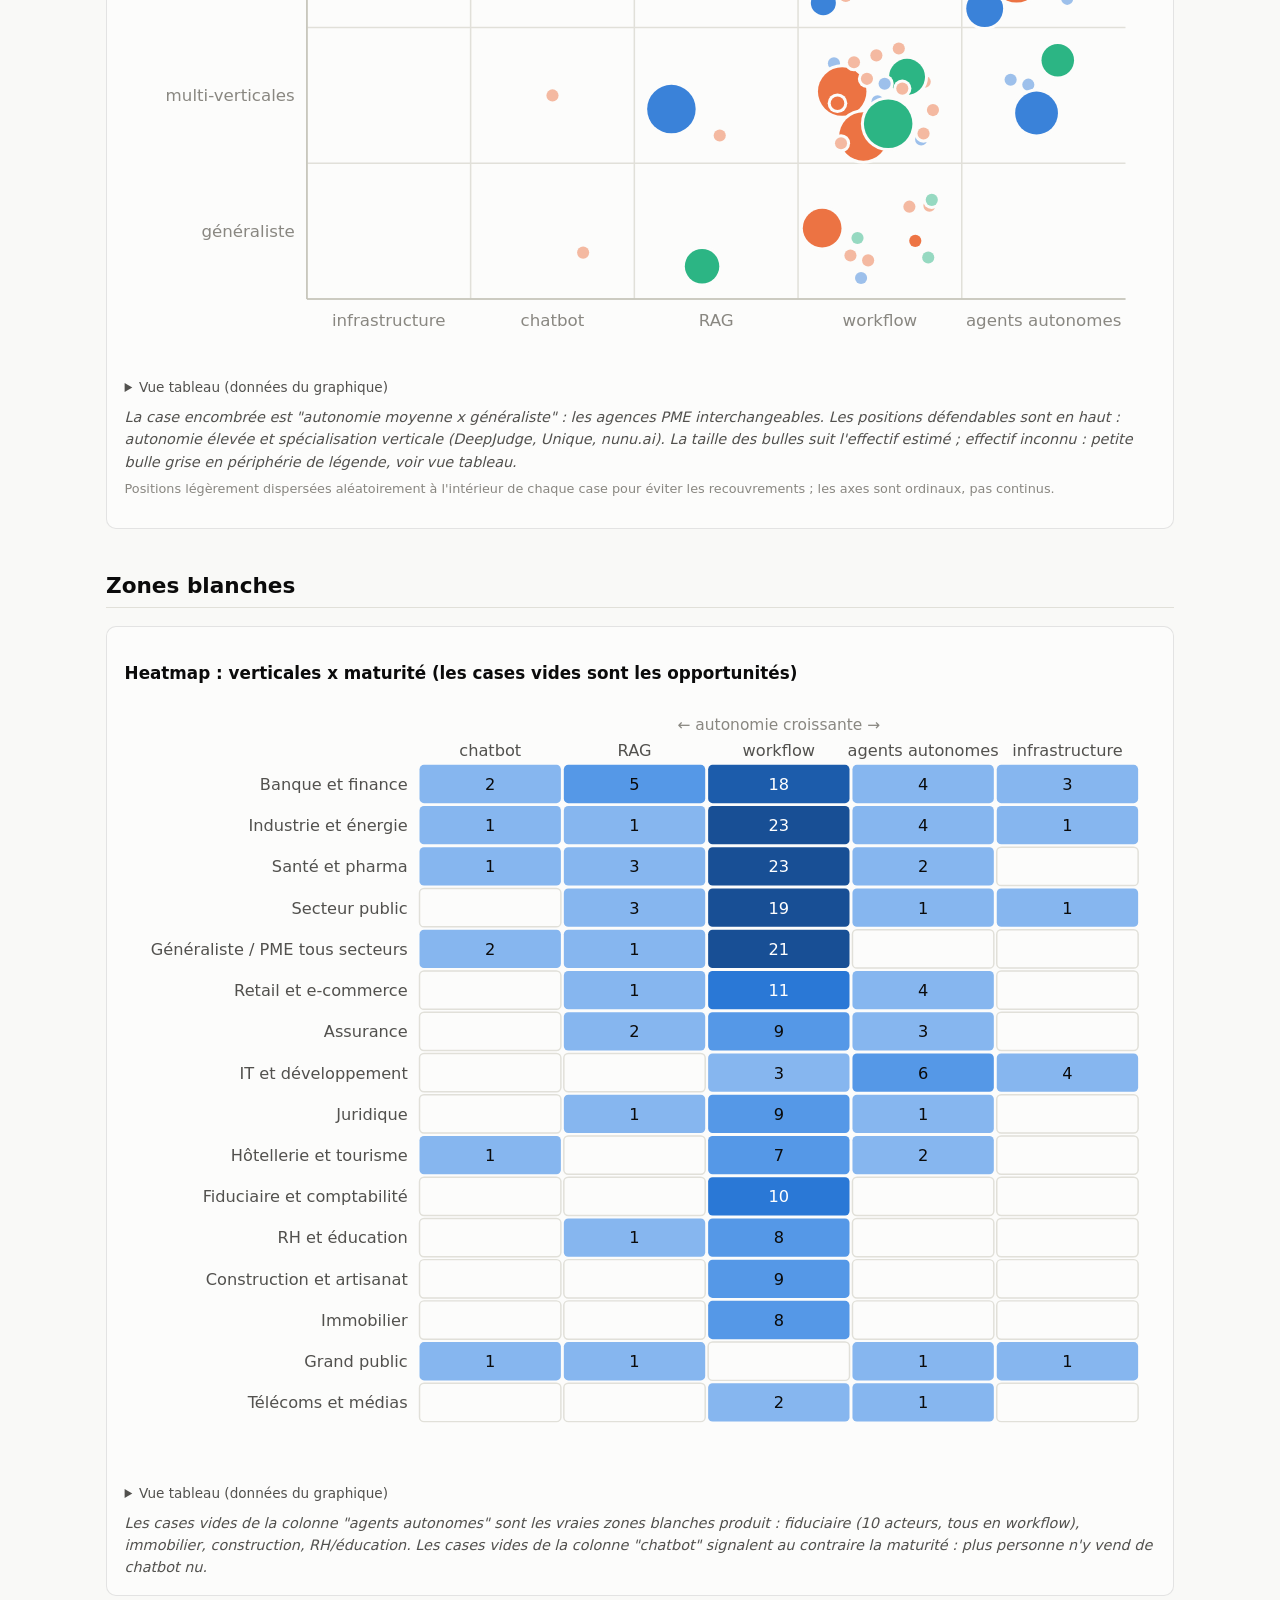
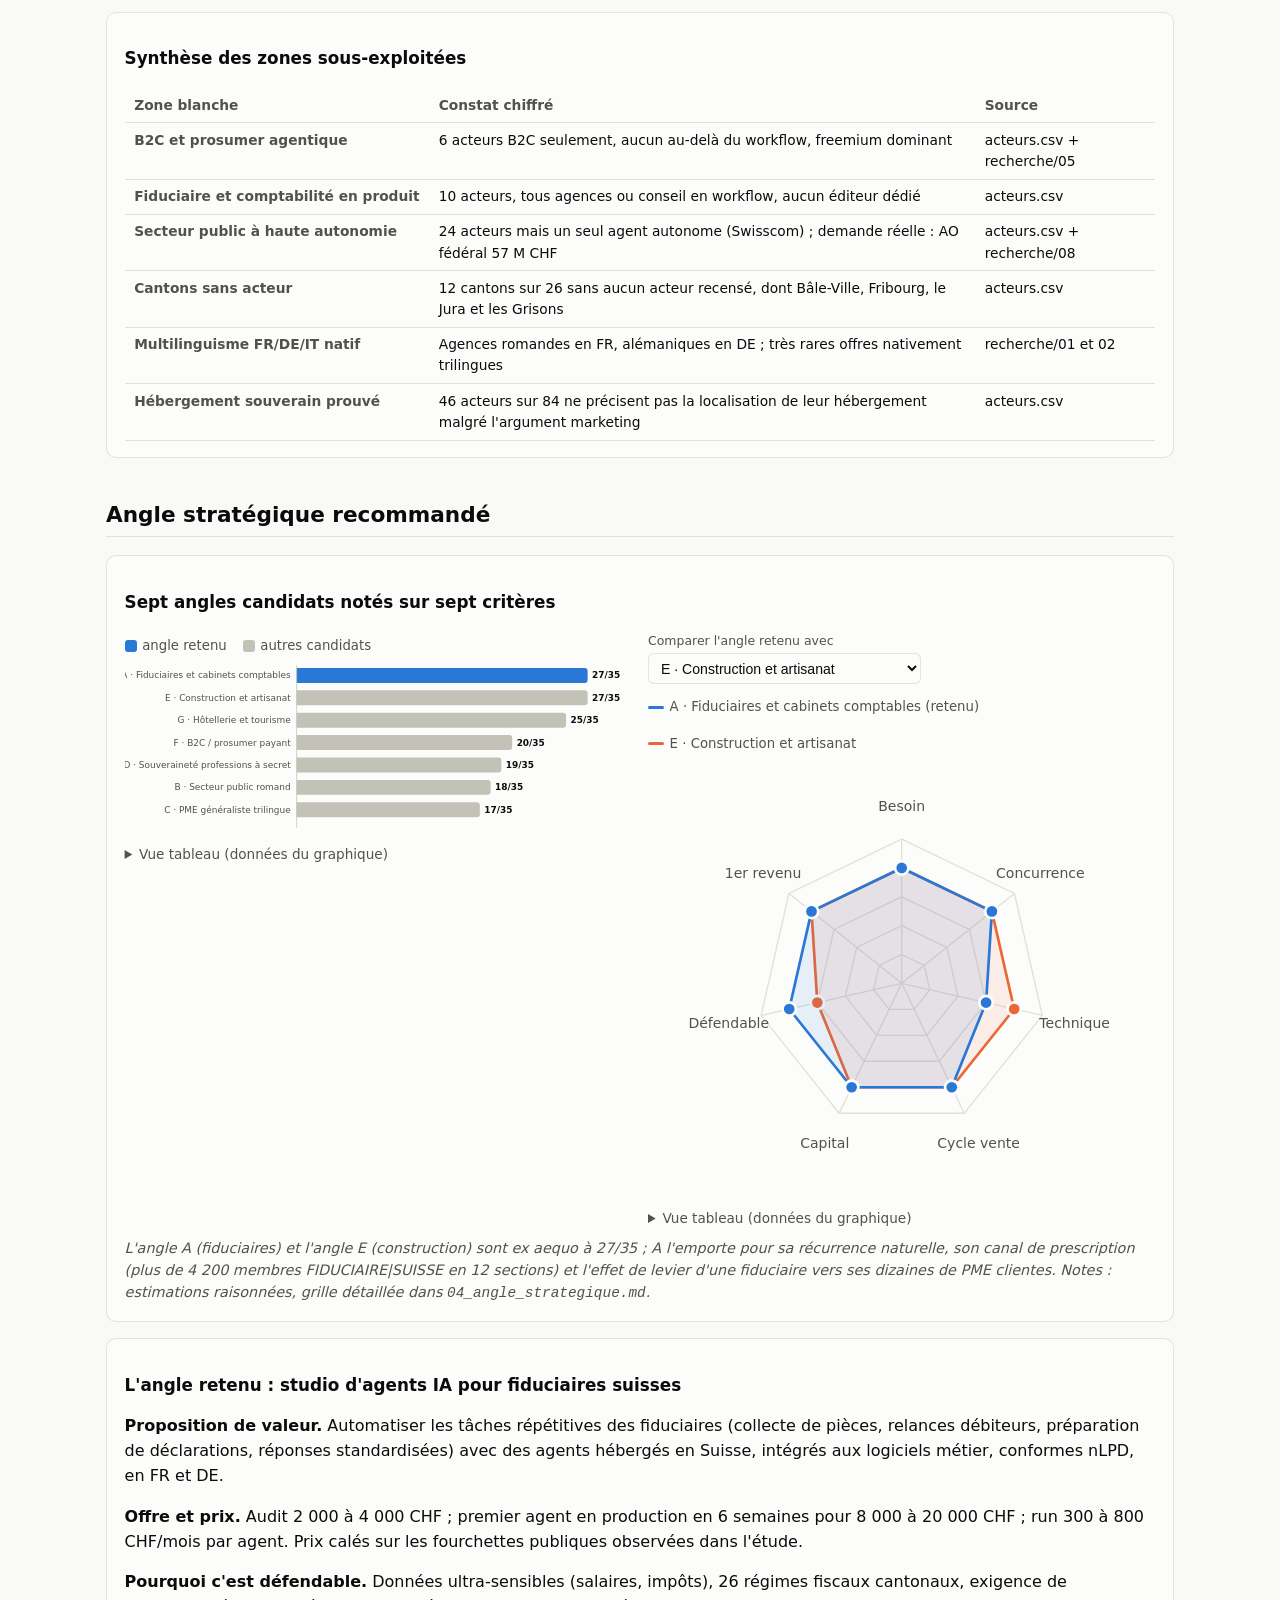
==== commit 493d4803: "Mise à jour synthèse, sources et données du site Co-Authored-By: Claude Opus 4.8 (1M context) <norep" ====
--- a/index.html
+++ b/index.html
@@ -23,7 +23,7 @@
 <main>
 <h1>Le marché suisse de l'IA agentique</h1>
 <p class="lead">Étude de marché indépendante, données collectées le 23 juillet 2026.
-84 acteurs documentés et dédupliqués, environ 200 sources. Chaque chiffre affiché renvoie à sa
+84 acteurs documentés et dédupliqués, 277 sources uniques référencées. Chaque chiffre affiché renvoie à sa
 source ou porte une mention de fiabilité ; méthode complète dans les dossiers
 <code>00</code> à <code>07</code> du projet.</p>
 
@@ -245,7 +245,7 @@
       <li>Données déclaratives des sites web ; grille d'agenticité stricte appliquée (doute =
       niveau inférieur) pour compenser le biais marketing.</li>
       <li>Champs lacunaires : année de création inconnue pour 45 acteurs, prix publics pour 22
-      seulement, hébergement non précisé pour 38.</li>
+      seulement, hébergement non précisé pour 46.</li>
       <li>Recensement non exhaustif : environ 70 acteurs supplémentaires repérés mais non
       documentés (<code>data/acteurs_annexe.md</code>).</li>
       <li>Péremption : 6 à 12 mois pour les données concurrentielles, moins pour le réglementaire
